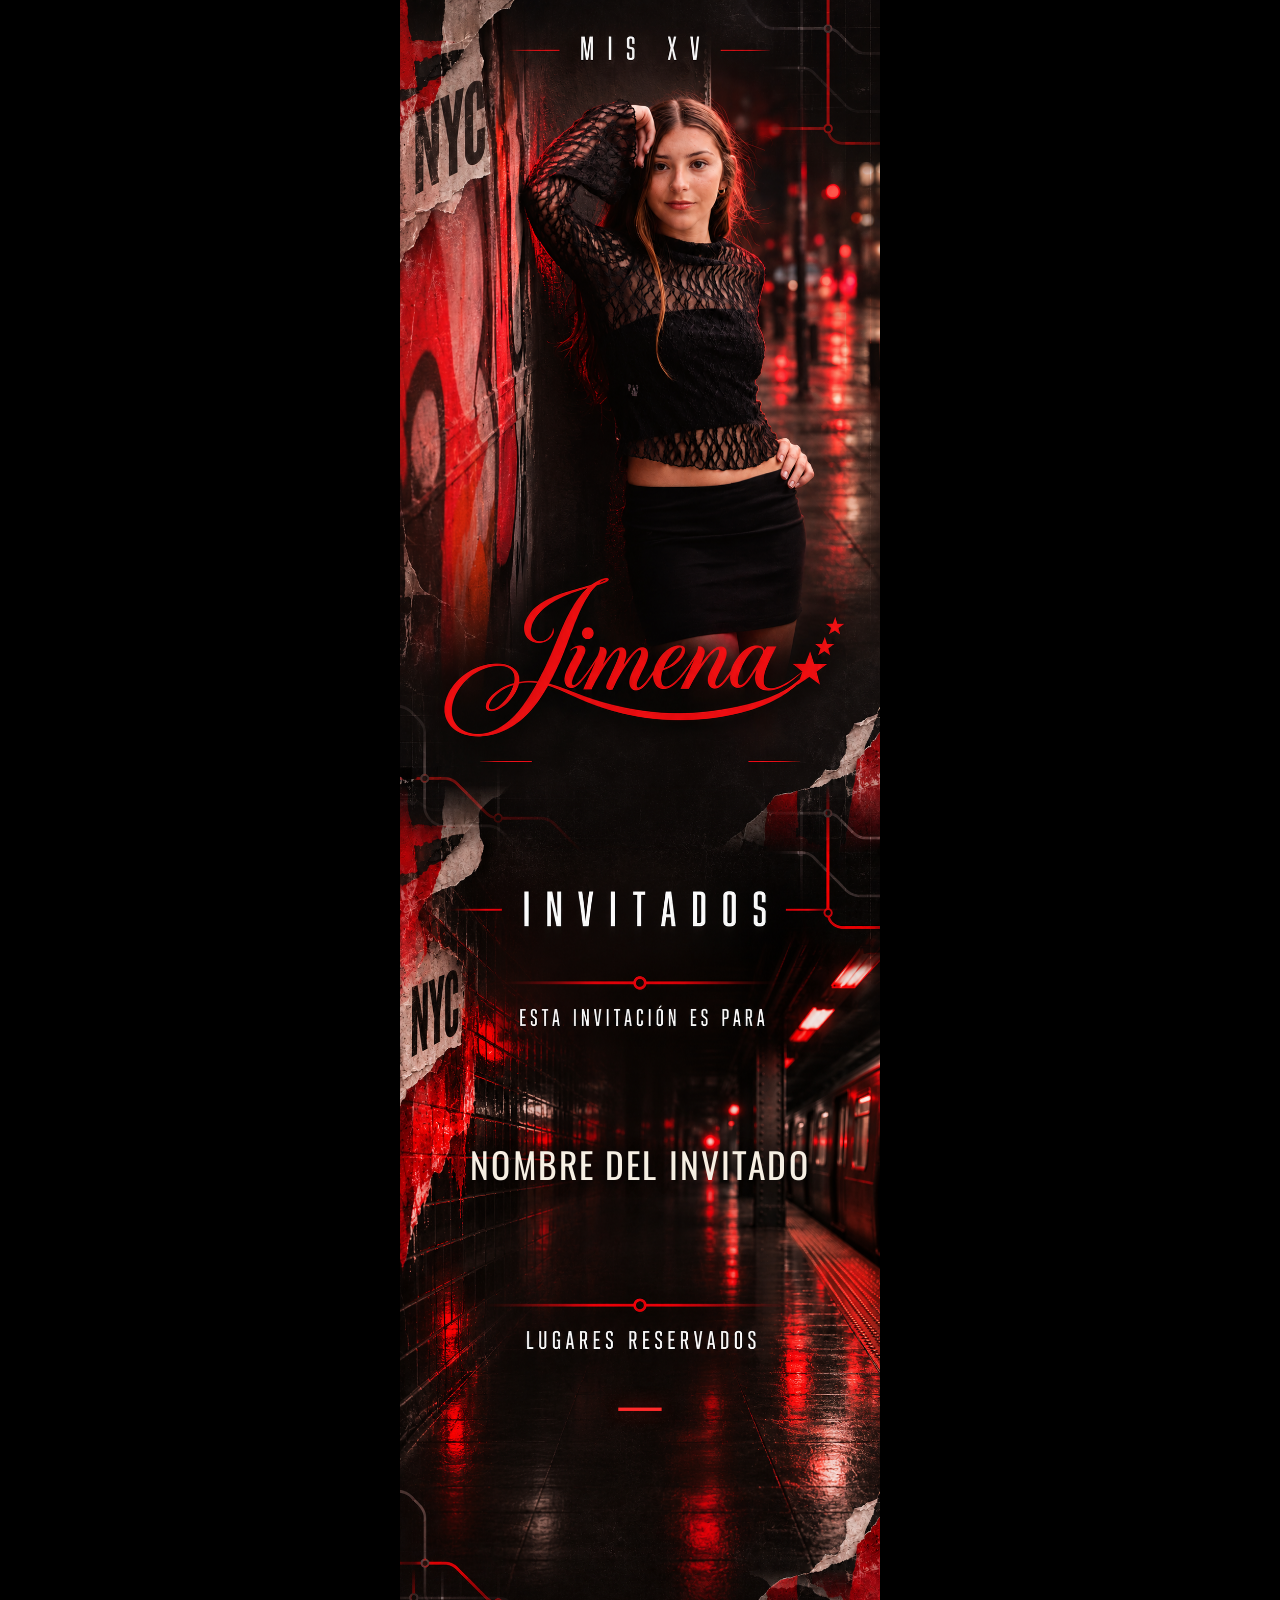
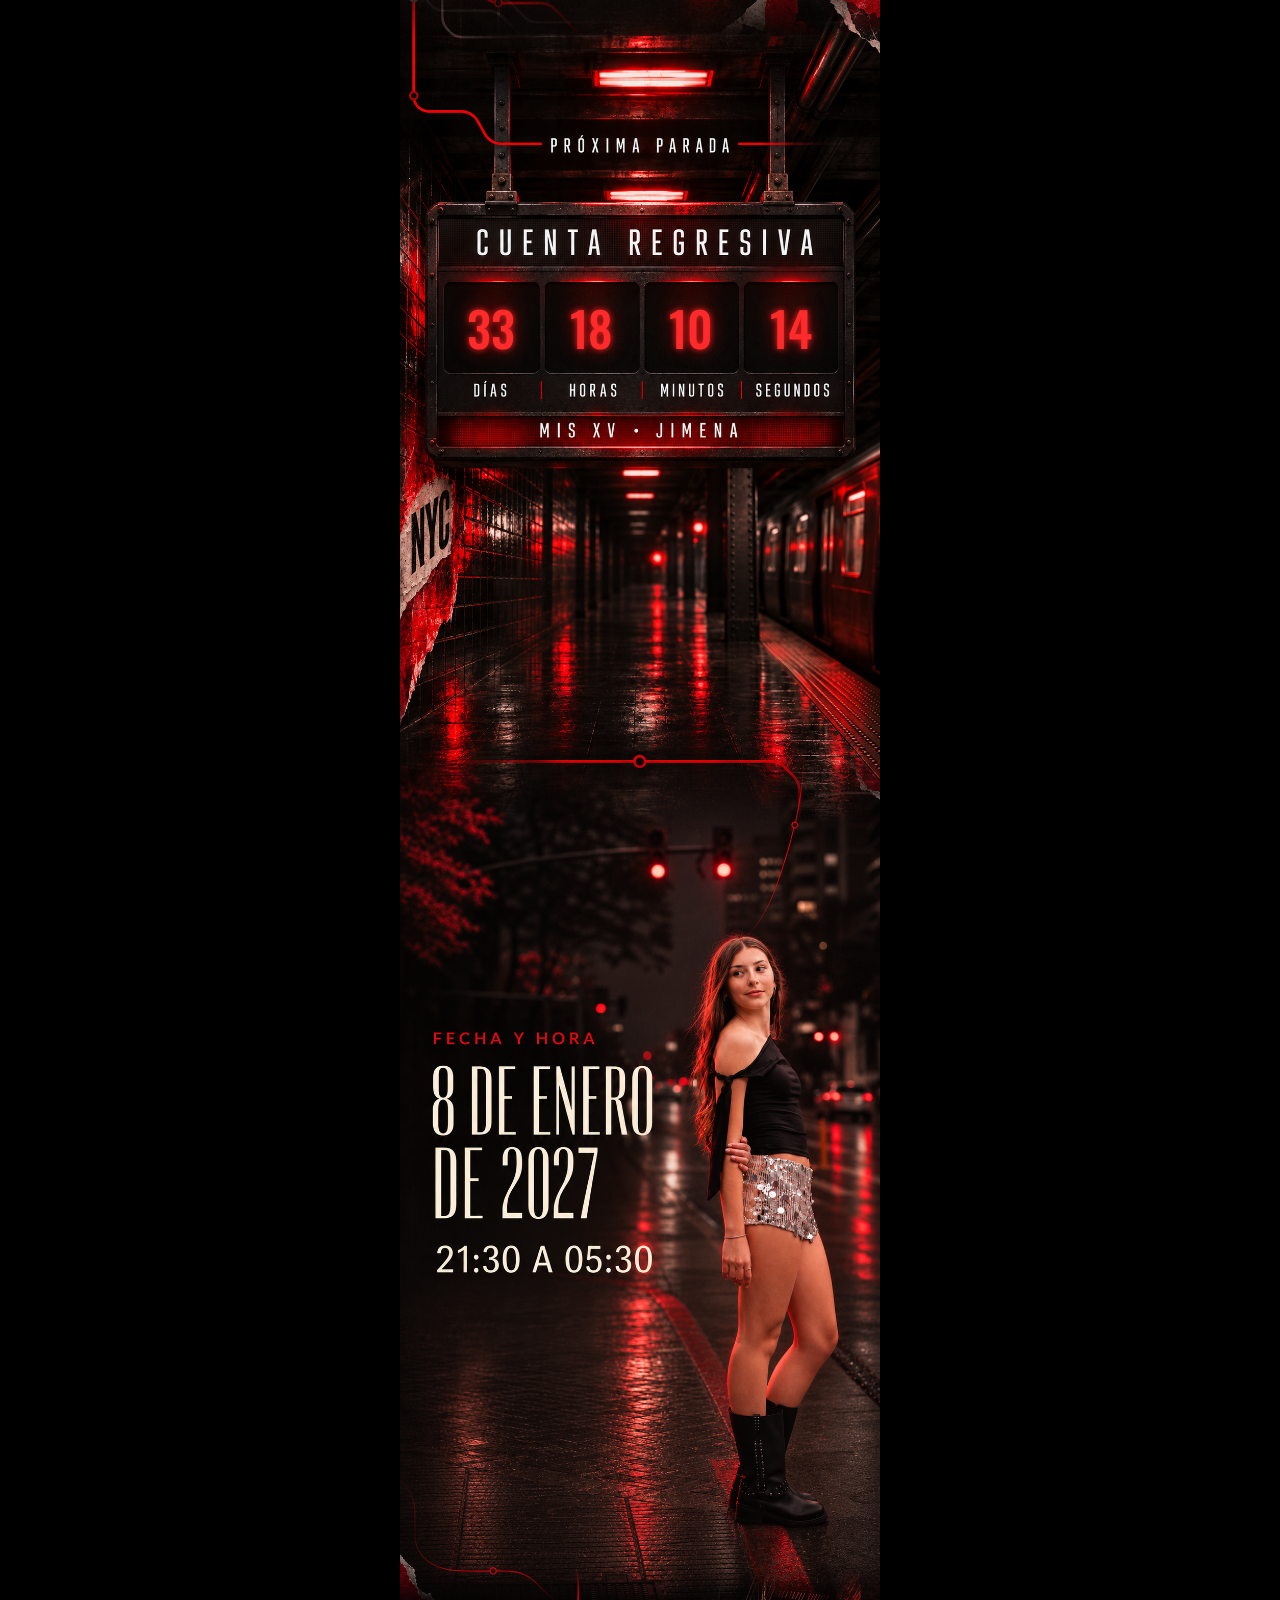
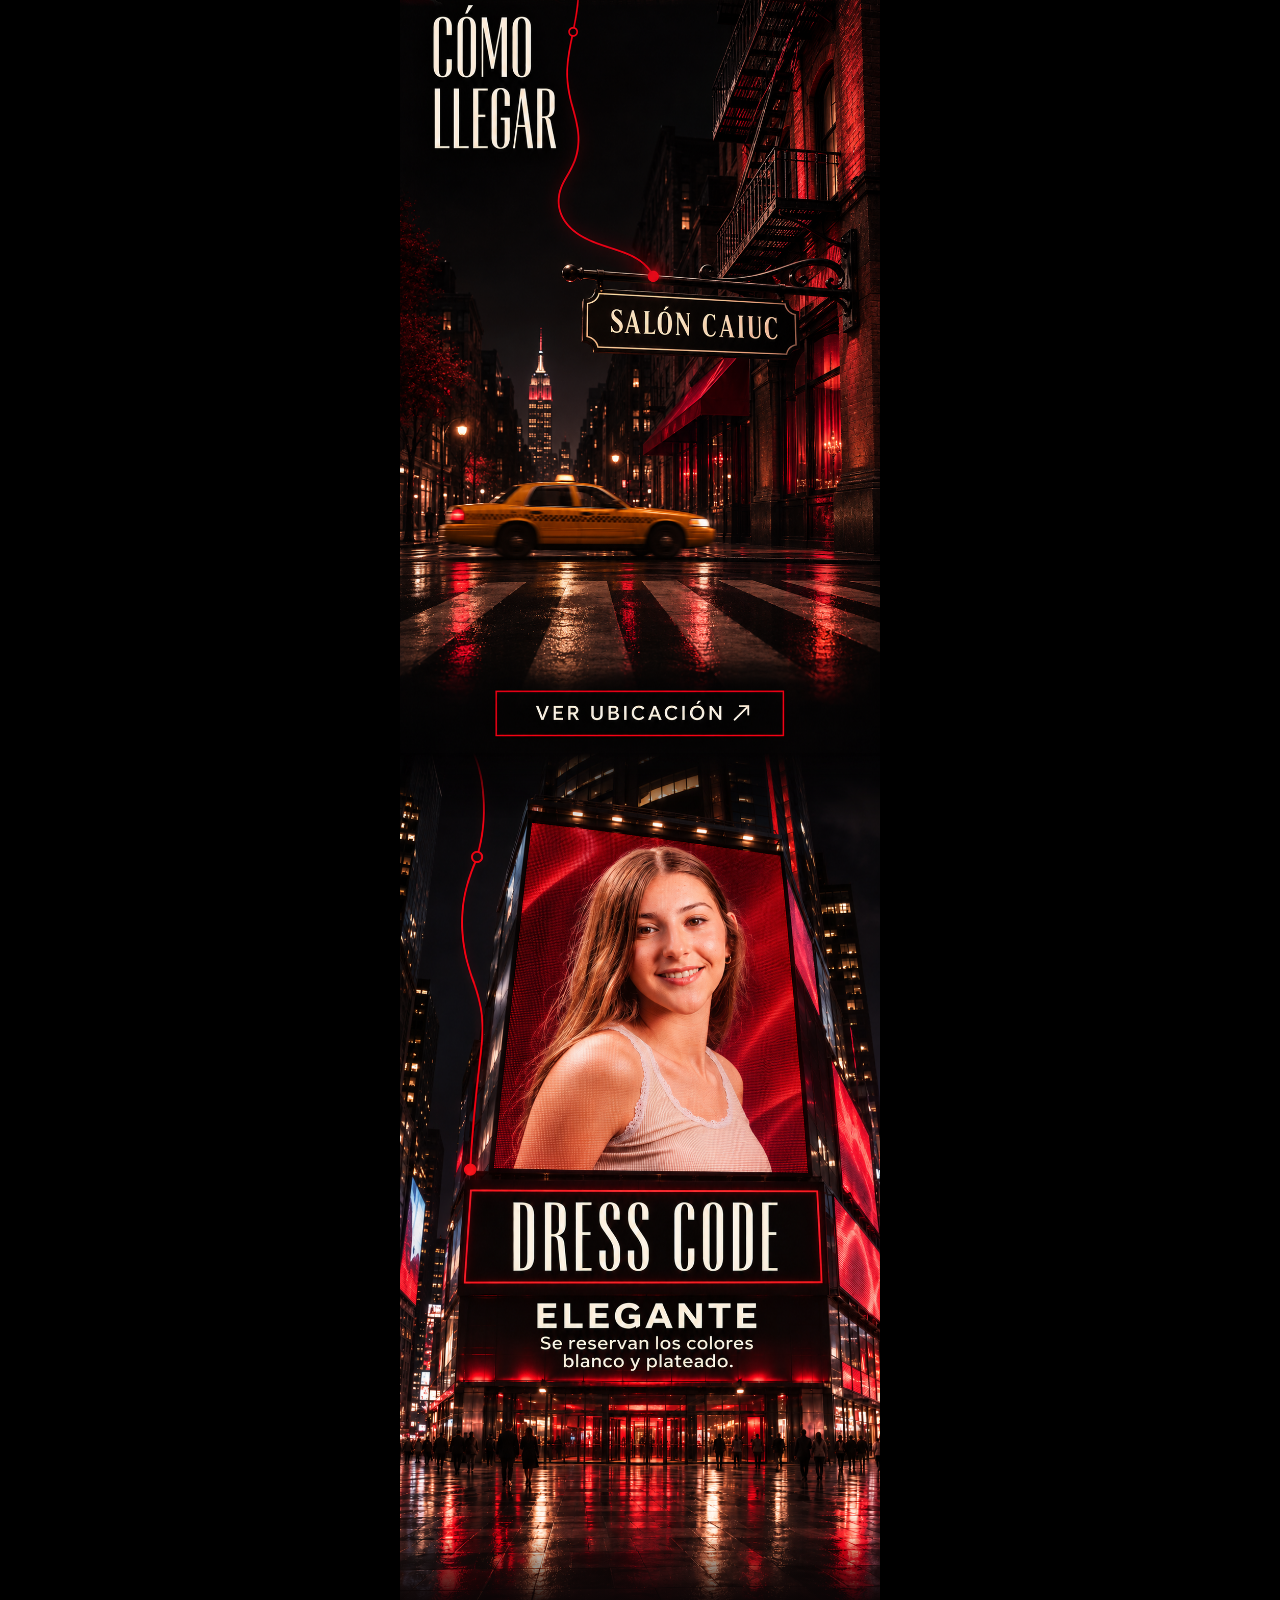
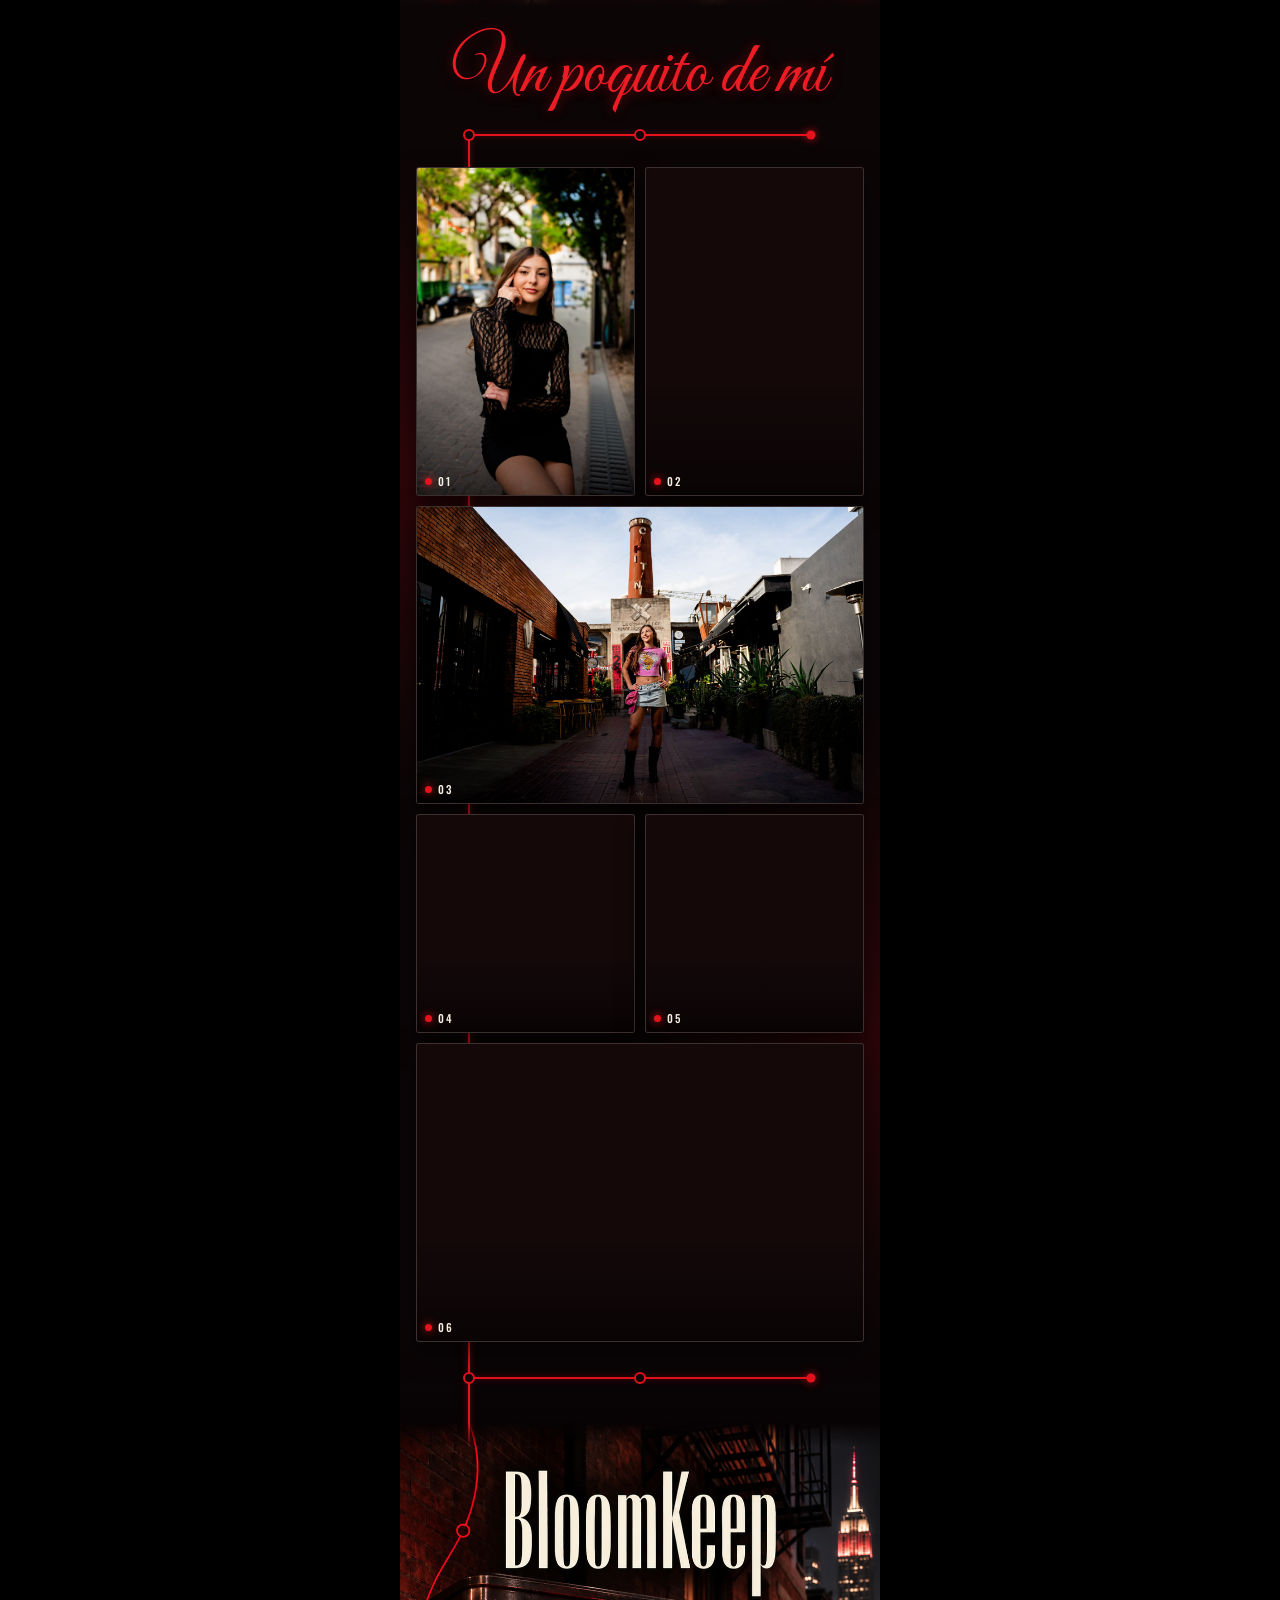
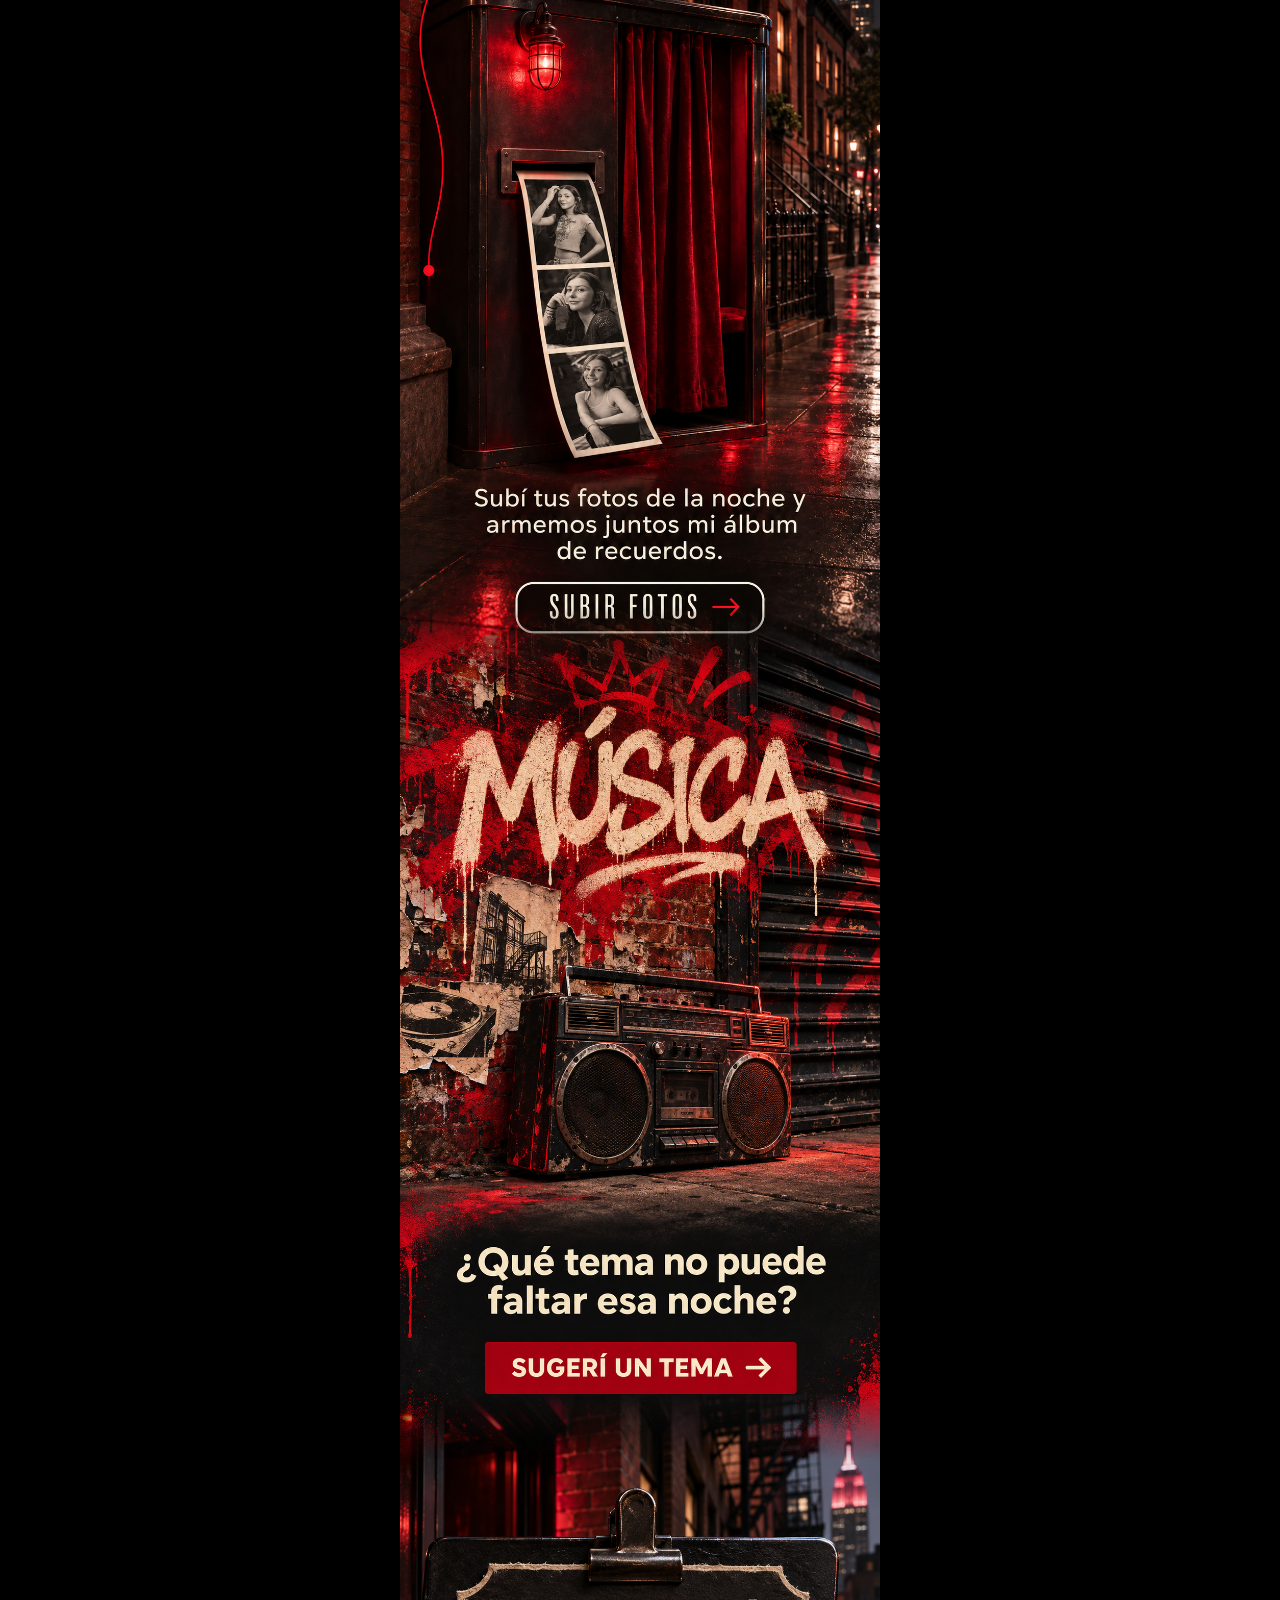
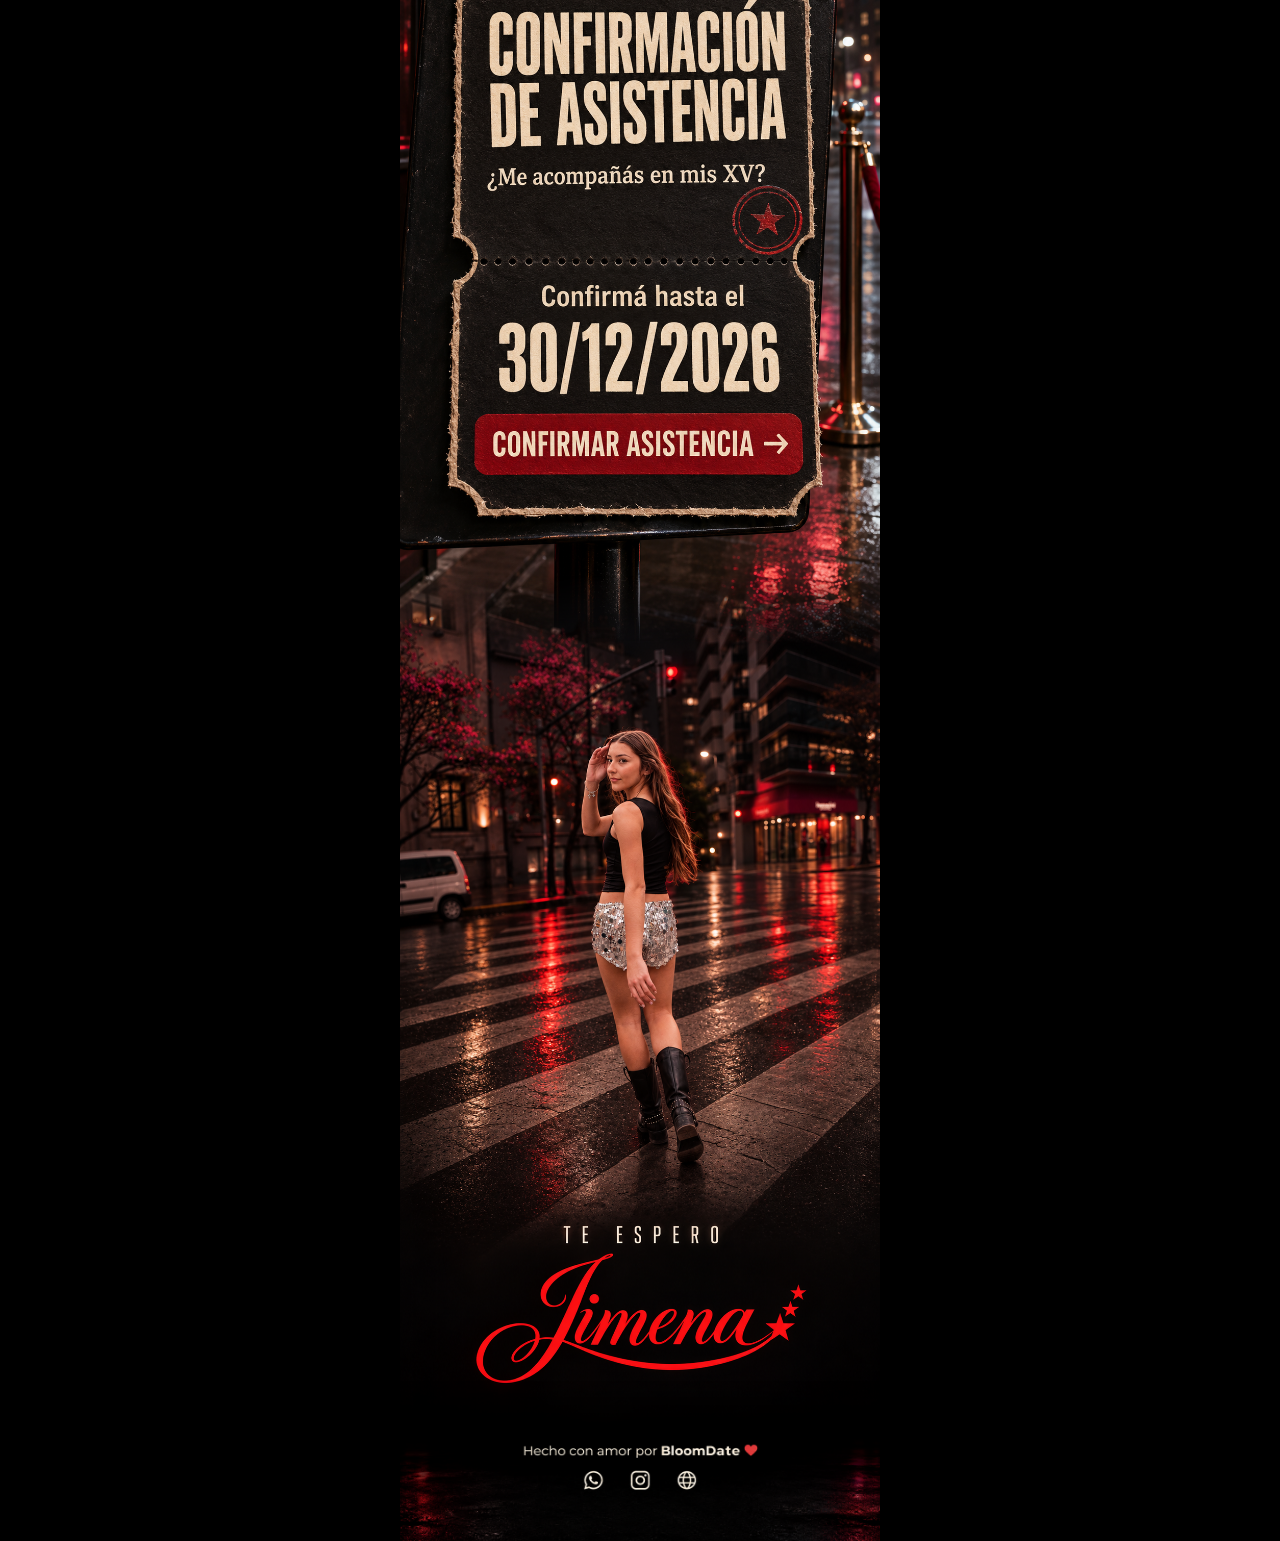
==== index.html @ 0b1647c8 "Invitación XV Jimena Co-Authored-By: Claude Opus 5.5 <noreply@anthropic.com>" ====
<!doctype html>
<html lang="es">
<head>
  <meta charset="utf-8">
  <meta name="viewport" content="width=device-width, initial-scale=1, viewport-fit=cover">
  <meta name="theme-color" content="#000000">
  <meta name="description" content="El 8 de enero de 2027 cumplo mis XV y te espero para celebrar juntos.">
  <meta property="og:title" content="Mis XV · Jimena">
  <meta property="og:description" content="El 8 de enero de 2027 cumplo mis XV y te espero para celebrar juntos.">
  <title>Jimena · Mis XV</title>
  <link rel="preconnect" href="https://fonts.googleapis.com">
  <link rel="preconnect" href="https://fonts.gstatic.com" crossorigin>
  <link href="https://fonts.googleapis.com/css2?family=Great+Vibes&family=Oswald:wght@300;400;500&family=Montserrat:wght@400;600&display=swap" rel="stylesheet">
  <link rel="stylesheet" href="styles.css">
</head>
<body>
  <main class="invitation">
    <!-- 1. Portada -->
    <section class="panel" aria-label="Portada: Mis XV, Jimena">
      <img src="assets/01-portada.png" alt="Mis XV, Jimena" width="941" height="1672" fetchpriority="high">
    </section>

    <!-- 2. Invitados -->
    <section class="panel guests" aria-labelledby="nombres-invitados">
      <img src="assets/02-invitados.png" alt="Invitados. Esta invitación es para" width="941" height="1672" loading="lazy" decoding="async">
      <h2 id="nombres-invitados" class="guests__names">Nombre del invitado</h2>
      <p id="cantidad-lugares" class="guests__places">—</p>
    </section>

    <!-- 3. Cuenta regresiva -->
    <section class="panel" aria-label="Cuenta regresiva">
      <img src="assets/03-cuenta-regresiva.png" alt="Próxima parada: cuenta regresiva. Mis XV, Jimena" width="941" height="1672" loading="lazy" decoding="async">
      <div class="countdown" aria-live="polite">
        <strong data-unit="days">0</strong>
        <strong data-unit="hours">00</strong>
        <strong data-unit="minutes">00</strong>
        <strong data-unit="seconds">00</strong>
      </div>
    </section>

    <!-- 4. Fecha y hora -->
    <section class="panel" aria-label="Fecha y hora">
      <img src="assets/04-fecha-hora.png" alt="8 de enero de 2027, de 21:30 a 05:30" width="941" height="1672" loading="lazy" decoding="async">
    </section>

    <!-- 5. Cómo llegar -->
    <section class="panel panel--fade-sm" aria-label="Cómo llegar">
      <img src="assets/05-como-llegar.png" alt="Cómo llegar: Salón Caiuc" width="941" height="1672" loading="lazy" decoding="async">
      <button class="hotspot hotspot--location" type="button" data-open-location aria-label="Ver cómo llegar al Salón Caiuc">VER UBICACIÓN</button>
    </section>

    <!-- 6. Dress code -->
    <section class="panel" aria-label="Dress code">
      <img src="assets/06-dress-code.png" alt="Dress code elegante. Se reservan los colores blanco y plateado." width="941" height="1672" loading="lazy" decoding="async">
    </section>

    <!-- Galería -->
    <section class="gallery" aria-labelledby="gallery-title">
      <span class="gallery__track" aria-hidden="true"></span>
      <header class="gallery__header">
        <h2 id="gallery-title">Un poquito de mí</h2>
        <div class="gallery__rule" aria-hidden="true"><i class="node node--start"></i><i class="node node--mid"></i><i class="node node--end"></i></div>
      </header>
      <div class="gallery__grid">
        <button class="gallery__item" type="button" data-index="0" aria-label="Ampliar foto 1 de Jimena"><img src="assets/galeria-01.jpg" alt="Jimena" width="1067" height="1600" loading="lazy" decoding="async"><span class="gallery__tag">01</span></button>
        <button class="gallery__item" type="button" data-index="1" aria-label="Ampliar foto 2 de Jimena"><img src="assets/galeria-02.jpg" alt="Jimena" width="1067" height="1600" loading="lazy" decoding="async"><span class="gallery__tag">02</span></button>
        <button class="gallery__item gallery__item--wide" type="button" data-index="2" aria-label="Ampliar foto 3 de Jimena"><img src="assets/galeria-03.jpg" alt="Jimena" width="1600" height="1067" loading="lazy" decoding="async"><span class="gallery__tag">03</span></button>
        <button class="gallery__item gallery__item--square" type="button" data-index="3" aria-label="Ampliar foto 4 de Jimena"><img src="assets/galeria-04.jpg" alt="Jimena" width="1600" height="1067" loading="lazy" decoding="async" style="object-position: 60% 50%"><span class="gallery__tag">04</span></button>
        <button class="gallery__item gallery__item--square" type="button" data-index="4" aria-label="Ampliar foto 5 de Jimena"><img src="assets/galeria-05.jpg" alt="Jimena" width="1600" height="1067" loading="lazy" decoding="async" style="object-position: 25% 50%"><span class="gallery__tag">05</span></button>
        <button class="gallery__item gallery__item--wide" type="button" data-index="5" aria-label="Ampliar foto 6 de Jimena"><img src="assets/galeria-06.jpg" alt="Jimena" width="1600" height="1067" loading="lazy" decoding="async"><span class="gallery__tag">06</span></button>
      </div>
      <div class="gallery__rule gallery__rule--end" aria-hidden="true"><i class="node node--start"></i><i class="node node--mid"></i><i class="node node--end"></i></div>
    </section>

    <!-- 7. BloomKeep -->
    <section class="panel panel--fade-xs" aria-label="BloomKeep">
      <img src="assets/07-bloomkeep.png" alt="BloomKeep. Subí tus fotos de la noche y armemos juntos mi álbum de recuerdos." width="941" height="1672" loading="lazy" decoding="async">
      <a class="hotspot hotspot--bloomkeep" href="https://app.bloomkeep.site/jimena-15" target="_blank" rel="noopener noreferrer" aria-label="Subir fotos a BloomKeep">SUBIR FOTOS</a>
    </section>

    <!-- 8. Música -->
    <section class="panel" aria-label="Música">
      <img src="assets/08-musica.png" alt="Música. ¿Qué tema no puede faltar esa noche?" width="941" height="1672" loading="lazy" decoding="async">
      <a class="hotspot hotspot--music" href="https://open.spotify.com/playlist/230DyHPOD3z4TguuSzpVsB?si=duwRm9iiQ0m_94Zo9rkxrA&amp;utm_source=whatsapp&amp;pt=2af5bd640beec4330c73b940c95f4e68&amp;pi=3EzPssaHSRust" target="_blank" rel="noopener noreferrer" aria-label="Sugerir un tema">SUGERÍ UN TEMA</a>
    </section>

    <!-- 9. Confirmación de asistencia -->
    <section class="panel" aria-label="Confirmación de asistencia">
      <img src="assets/09-confirmacion.png" alt="Confirmación de asistencia. Confirmá hasta el 30/12/2026" width="941" height="1672" loading="lazy" decoding="async">
      <a id="boton-confirmar" class="hotspot hotspot--rsvp" href="https://bloomdate-rsvp.netlify.app/r/cumple-xv-jimena" target="_blank" rel="noopener noreferrer" aria-label="Confirmar asistencia a los XV de Jimena">CONFIRMAR ASISTENCIA</a>
    </section>

    <!-- 10. Te espero -->
    <section class="panel" aria-label="Te espero, Jimena">
      <img src="assets/10-te-espero.png" alt="Te espero. Jimena" width="941" height="1672" loading="lazy" decoding="async">
    </section>
  </main>

  <!-- 11. Footer -->
  <footer class="footer">
    <img src="assets/11-footer.png" alt="Hecho con amor por BloomDate" width="2172" height="724" loading="lazy" decoding="async">
    <a class="hotspot footer__link footer__link--wa" href="https://wa.me/5491140436324" target="_blank" rel="noopener noreferrer" aria-label="Escribir a BloomDate por WhatsApp"></a>
    <a class="hotspot footer__link footer__link--ig" href="https://www.instagram.com/bloomdate.invitaciones/" target="_blank" rel="noopener noreferrer" aria-label="Seguir a BloomDate en Instagram"></a>
    <a class="hotspot footer__link footer__link--web" href="https://bloomdate-site.netlify.app/" target="_blank" rel="noopener noreferrer" aria-label="Visitar el sitio web de BloomDate"></a>
  </footer>

  <dialog class="location-modal" aria-labelledby="location-modal-title">
    <button class="location-modal__close" type="button" data-close-location aria-label="Cerrar">&times;</button>
    <p class="location-modal__eyebrow">¿CÓMO QUERÉS LLEGAR?</p>
    <h2 id="location-modal-title">Salón Caiuc</h2>
    <p class="location-modal__address">Club Atlético Independiente Unión Cultural</p>
    <div class="location-modal__divider" aria-hidden="true"><span></span></div>
    <div class="location-modal__actions">
      <a href="https://www.google.com/maps/search/Club%20Atl%C3%A9tico%20Independiente%20Uni%C3%B3n%20Cultural/@-31.01270067,-62.66619053,17z?hl=es" target="_blank" rel="noopener noreferrer"><span aria-hidden="true">↗</span>ABRIR EN GOOGLE MAPS</a>
      <a href="https://www.waze.com/ul?ll=-31.01270067,-62.66619053&amp;navigate=yes" target="_blank" rel="noopener noreferrer"><span aria-hidden="true">◉</span>ABRIR EN WAZE</a>
      <button type="button" data-copy-location><span aria-hidden="true">⎘</span>COPIAR UBICACIÓN</button>
    </div>
    <span class="location-modal__status" aria-live="polite"></span>
  </dialog>

  <dialog class="lightbox" aria-label="Foto ampliada de Jimena">
    <button class="lightbox__close" type="button" data-close-lightbox aria-label="Cerrar">&times;</button>
    <img class="lightbox__img" src="" alt="Foto ampliada de Jimena">
    <button class="lightbox__nav lightbox__nav--prev" type="button" data-prev aria-label="Foto anterior">‹</button>
    <button class="lightbox__nav lightbox__nav--next" type="button" data-next aria-label="Foto siguiente">›</button>
    <p class="lightbox__counter" aria-live="polite"></p>
  </dialog>

  <script src="script.js"></script>
  <script src="invitation-personalization.js"></script>
</body>
</html>
---- styles.css ----
*, *::before, *::after { box-sizing: border-box; }

html { background: #000; -webkit-text-size-adjust: 100%; }

body {
  margin: 0;
  background: #000;
  color: #f3eadb;
  font-family: "Montserrat", system-ui, sans-serif;
}

:root {
  --line: #e3121b;
  --fade-default: 8%;
}

.invitation, .footer {
  width: 100%;
  max-width: 480px;
  margin: 0 auto;
}
.invitation { container-type: inline-size; }

.panel, .footer {
  position: relative;
  container-type: inline-size;
  line-height: 0;
}

.panel img, .footer img {
  display: block;
  width: 100%;
  height: auto;
}

/* Transiciones sin corte: cada sección se superpone a la anterior
   y su borde superior se funde (crossfade). --fade = % del alto de la imagen. */
.panel { --fade: var(--fade-default); pointer-events: none; }
.panel--fade-sm { --fade: 4.5%; }  /* Cómo llegar: el título está cerca del borde */
.panel--fade-xs { --fade: 3%; }    /* BloomKeep: ídem */
.panel + .panel,
.gallery + .panel {
  margin-top: calc(var(--fade) * -1.7769); /* alto 1672 / ancho 941 */
}
.panel:not(:first-child) > img:first-child {
  -webkit-mask-image: linear-gradient(to bottom, transparent 0, rgba(0, 0, 0, .55) calc(var(--fade) * .5), #000 var(--fade));
          mask-image: linear-gradient(to bottom, transparent 0, rgba(0, 0, 0, .55) calc(var(--fade) * .5), #000 var(--fade));
}
.hotspot { pointer-events: auto; }

/* Footer: se funde con "Te espero" */
.footer { margin-top: calc(min(100vw, 480px) * -0.1); }
.footer img {
  -webkit-mask-image: linear-gradient(to bottom, transparent 0, #000 30%);
          mask-image: linear-gradient(to bottom, transparent 0, #000 30%);
}

/* Botones invisibles sobre la imagen */
.hotspot {
  position: absolute;
  display: block;
  color: transparent;
  font-size: 0;
  border-radius: 10px;
  -webkit-tap-highlight-color: rgba(220, 20, 30, .25);
}
.hotspot:focus-visible { outline: 2px solid #e3121b; outline-offset: 2px; }

.hotspot--location  { left: 20%;   width: 60%;   top: 84.8%; height: 5.2%; }
.hotspot--bloomkeep { left: 24.2%; width: 51.6%; top: 89.1%; height: 5.9%; border-radius: 999px; }
.hotspot--music     { left: 17.6%; width: 65%;   top: 86.1%; height: 6.1%; }
.hotspot--rsvp      { left: 15.4%; width: 68.6%; top: 72.8%; height: 7.2%; }

/* Invitados */
.guests__names,
.guests__places {
  position: absolute;
  left: 12%;
  right: 12%;
  margin: 0;
  display: flex;
  align-items: center;
  justify-content: center;
  text-align: center;
  line-height: 1.15;
  text-shadow: 0 2px 14px rgba(0, 0, 0, .85);
}
.guests__names {
  top: 31%;
  height: 27%;
  font-family: "Oswald", sans-serif;
  font-weight: 400;
  font-size: 7.4cqi;
  letter-spacing: .06em;
  text-transform: uppercase;
  color: #f6efe3;
}
.guests__places {
  top: 67.5%;
  height: 9%;
  font-family: "Oswald", sans-serif;
  font-weight: 300;
  font-size: 12cqi;
  color: #ff2a2a;
  text-shadow: 0 0 18px rgba(255, 30, 30, .6), 0 2px 10px rgba(0, 0, 0, .9);
}

/* Cuenta regresiva: los 4 cuadros de la imagen */
.countdown {
  position: absolute;
  left: 9.2%;
  width: 82%;
  top: 36.8%;
  height: 10.5%;
  display: grid;
  grid-template-columns: repeat(4, 1fr);
  column-gap: 1.6%;
}
.countdown strong {
  display: flex;
  align-items: center;
  justify-content: center;
  font-family: "Oswald", sans-serif;
  font-weight: 500;
  font-size: 10cqi;
  line-height: 1;
  color: #ff2b2b;
  font-variant-numeric: tabular-nums;
  text-shadow: 0 0 6px rgba(255, 40, 40, .9), 0 0 18px rgba(255, 0, 0, .55);
}

button.hotspot { background: transparent; border: 0; padding: 0; cursor: pointer; }

/* Modal de ubicación */
.location-modal {
  width: min(88vw, 380px);
  padding: 34px 24px 26px;
  border: 1px solid #e3121b;
  border-radius: 4px;
  background:
    radial-gradient(120% 70% at 50% 0%, rgba(227, 18, 27, .22), transparent 60%),
    #0b0607;
  color: #f3eadb;
  text-align: center;
  box-shadow: 0 0 0 1px rgba(227, 18, 27, .25), 0 0 40px rgba(227, 18, 27, .35), 0 24px 60px rgba(0, 0, 0, .8);
  line-height: 1.3;
}
.location-modal::backdrop { background: rgba(0, 0, 0, .78); backdrop-filter: blur(3px); }
.location-modal[open] { animation: modal-in .35s ease-out; }
@keyframes modal-in { from { opacity: 0; transform: translateY(14px) scale(.97); } }

.location-modal__close {
  position: absolute; top: 8px; right: 10px;
  width: 36px; height: 36px;
  border: 0; background: none; color: #f3eadb;
  font-size: 28px; line-height: 1; cursor: pointer;
}
.location-modal__eyebrow {
  margin: 0 0 10px;
  font-size: 11px; font-weight: 600; letter-spacing: .28em; color: #ff2a2a;
}
.location-modal h2 {
  margin: 0;
  font-family: "Oswald", sans-serif; font-weight: 400;
  font-size: 34px; letter-spacing: .04em; text-transform: uppercase;
}
.location-modal__address { margin: 6px 0 0; font-size: 14px; opacity: .85; }
.location-modal__divider { display: flex; align-items: center; margin: 20px auto; width: 70%; height: 1px; background: #e3121b; justify-content: center; }
.location-modal__divider span { width: 9px; height: 9px; border: 2px solid #e3121b; border-radius: 50%; background: #0b0607; }

.location-modal__actions { display: grid; gap: 10px; }
.location-modal__actions a,
.location-modal__actions button {
  display: flex; align-items: center; justify-content: center; gap: 10px;
  min-height: 48px; padding: 0 16px;
  border: 1px solid #e3121b; border-radius: 2px;
  background: transparent; color: #f3eadb;
  font: 500 15px/1 "Oswald", sans-serif; letter-spacing: .14em;
  text-decoration: none; cursor: pointer;
  transition: background .2s;
}
.location-modal__actions a:first-child { background: #b30f16; }
.location-modal__actions a:active,
.location-modal__actions button:active { background: #e3121b; }
.location-modal__actions span { color: #ff2a2a; font-size: 16px; }
.location-modal__actions a:first-child span { color: #f3eadb; }
.location-modal__status { display: block; min-height: 18px; margin-top: 12px; font-size: 12px; color: #ff6b6b; }

/* Galería */
/* La galería se funde con el dress code (arriba) y BloomKeep (abajo).
   Su línea roja vertical cae en x = 14.4%, justo donde arranca la línea de BloomKeep. */
.gallery {
  --line-x: 14.4cqi;
  --top-fade: 14.2cqi; /* = 8% del alto de una sección (8 × 1672/941) */
  position: relative;
  overflow: hidden;
  margin-top: calc(var(--top-fade) * -1);
  padding: calc(var(--top-fade) + 30px) 16px 64px;
  background:
    radial-gradient(70% 30% at 0% 35%, rgba(200, 10, 20, .2), transparent 70%),
    radial-gradient(70% 30% at 100% 72%, rgba(200, 10, 20, .18), transparent 70%),
    linear-gradient(to bottom, transparent 0, #0b0506 var(--top-fade), #0b0506 calc(100% - 120px), #060203 100%);
}
.gallery__track {
  position: absolute;
  left: var(--line-x);
  /* arranca en el empalme del riel bajo el título: padding 30 + título (15cqi × 1.1) + margen 14 + medio riel 6 */
  top: calc(var(--top-fade) + 50px + 16.5cqi);
  bottom: 0;
  width: 2px;
  transform: translateX(-50%);
  background: var(--line);
  box-shadow: 0 0 6px rgba(255, 20, 30, .55);
}

.gallery__header { position: relative; z-index: 1; text-align: center; margin-bottom: 26px; }
.gallery__header h2 {
  margin: 0;
  font-family: "Great Vibes", cursive; font-weight: 400;
  font-size: 15cqi; line-height: 1.1;
  color: #ec1c24;
  text-shadow: 0 0 14px rgba(255, 20, 30, .45), 0 2px 10px rgba(0, 0, 0, .8);
}

/* Riel horizontal: arranca sobre la línea vertical (empalme) y termina simétrico del otro lado */
.gallery__rule {
  position: relative;
  height: 12px;
  margin: 14px 0 0 calc(var(--line-x) - 16px);
  width: calc(100cqi - 2 * var(--line-x));
}
.gallery__rule::before { content: ""; position: absolute; left: 0; right: 0; top: 50%; height: 2px; background: var(--line); transform: translateY(-50%); box-shadow: 0 0 6px rgba(255, 20, 30, .45); }
.gallery__rule .node { position: absolute; top: 50%; width: 12px; height: 12px; border-radius: 50%; transform: translate(-50%, -50%); }
.gallery__rule .node--start, .gallery__rule .node--mid { border: 2px solid var(--line); background: #0b0506; }
.gallery__rule .node--start { left: 0; }
.gallery__rule .node--mid { left: 50%; }
.gallery__rule .node--end { left: 100%; width: 9px; height: 9px; background: var(--line); box-shadow: 0 0 8px rgba(255, 20, 30, .8); }
.gallery__rule--end { margin-top: 30px; }

.gallery__grid { position: relative; z-index: 1; display: grid; grid-template-columns: 1fr 1fr; gap: 10px; }
.gallery__item {
  position: relative;
  display: block;
  padding: 0; margin: 0;
  border: 1px solid rgba(243, 234, 219, .18);
  border-radius: 3px;
  overflow: hidden;
  background: #140809;
  aspect-ratio: 2 / 3;
  cursor: zoom-in;
  box-shadow: 0 10px 26px rgba(0, 0, 0, .6);
  opacity: 0;
  transform: translateY(22px);
  transition: opacity .7s ease, transform .7s ease, border-color .3s;
}
.gallery__item.is-visible { opacity: 1; transform: none; }
.gallery__item--wide { grid-column: span 2; aspect-ratio: 3 / 2; }
.gallery__item--square { aspect-ratio: 1 / 1; }
.gallery__item img { width: 100%; height: 100%; object-fit: cover; display: block; transition: transform .6s ease; }
.gallery__item:active img { transform: scale(1.03); }
.gallery__item::after {
  content: ""; position: absolute; inset: 0;
  background: linear-gradient(to top, rgba(0, 0, 0, .55), transparent 35%);
  pointer-events: none;
}
.gallery__tag {
  position: absolute; left: 8px; bottom: 8px; z-index: 1;
  display: inline-flex; align-items: center; gap: 6px;
  font: 500 11px/1 "Oswald", sans-serif; letter-spacing: .2em; color: #f6efe3;
}
.gallery__tag::before { content: ""; width: 7px; height: 7px; border-radius: 50%; background: #e3121b; box-shadow: 0 0 8px #e3121b; }

/* Lightbox */
.lightbox {
  width: 100vw; height: 100dvh; max-width: none; max-height: none;
  margin: 0; padding: 0; border: 0;
  background: rgba(0, 0, 0, .96);
  overflow: hidden;
}
.lightbox[open] { display: flex; align-items: center; justify-content: center; animation: fade-in .25s ease-out; }
@keyframes fade-in { from { opacity: 0; } }
.lightbox::backdrop { background: #000; }
.lightbox__img { max-width: 100%; max-height: 82dvh; object-fit: contain; touch-action: pan-y; user-select: none; -webkit-user-drag: none; }
.lightbox__close {
  position: absolute; top: max(10px, env(safe-area-inset-top)); right: 12px; z-index: 2;
  width: 44px; height: 44px; border: 0; background: none; color: #f6efe3; font-size: 34px; cursor: pointer;
}
.lightbox__nav {
  position: absolute; top: 50%; transform: translateY(-50%); z-index: 2;
  width: 44px; height: 64px; border: 0;
  background: rgba(0, 0, 0, .35); color: #f6efe3;
  font-size: 40px; line-height: 1; cursor: pointer;
}
.lightbox__nav--prev { left: 0; border-radius: 0 6px 6px 0; }
.lightbox__nav--next { right: 0; border-radius: 6px 0 0 6px; }
.lightbox__counter {
  position: absolute; bottom: max(18px, env(safe-area-inset-bottom)); left: 0; right: 0;
  margin: 0; text-align: center;
  font: 400 13px/1 "Oswald", sans-serif; letter-spacing: .3em; color: #f6efe3;
}

@media (prefers-reduced-motion: reduce) {
  .gallery__item { opacity: 1; transform: none; transition: none; }
}

/* Footer: íconos de la imagen (2172×724) */
.footer__link { top: 54%; height: 15%; width: 6%; border-radius: 50%; }
.footer__link--wa  { left: 37.4%; }
.footer__link--ig  { left: 47.1%; }
.footer__link--web { left: 56.9%; }
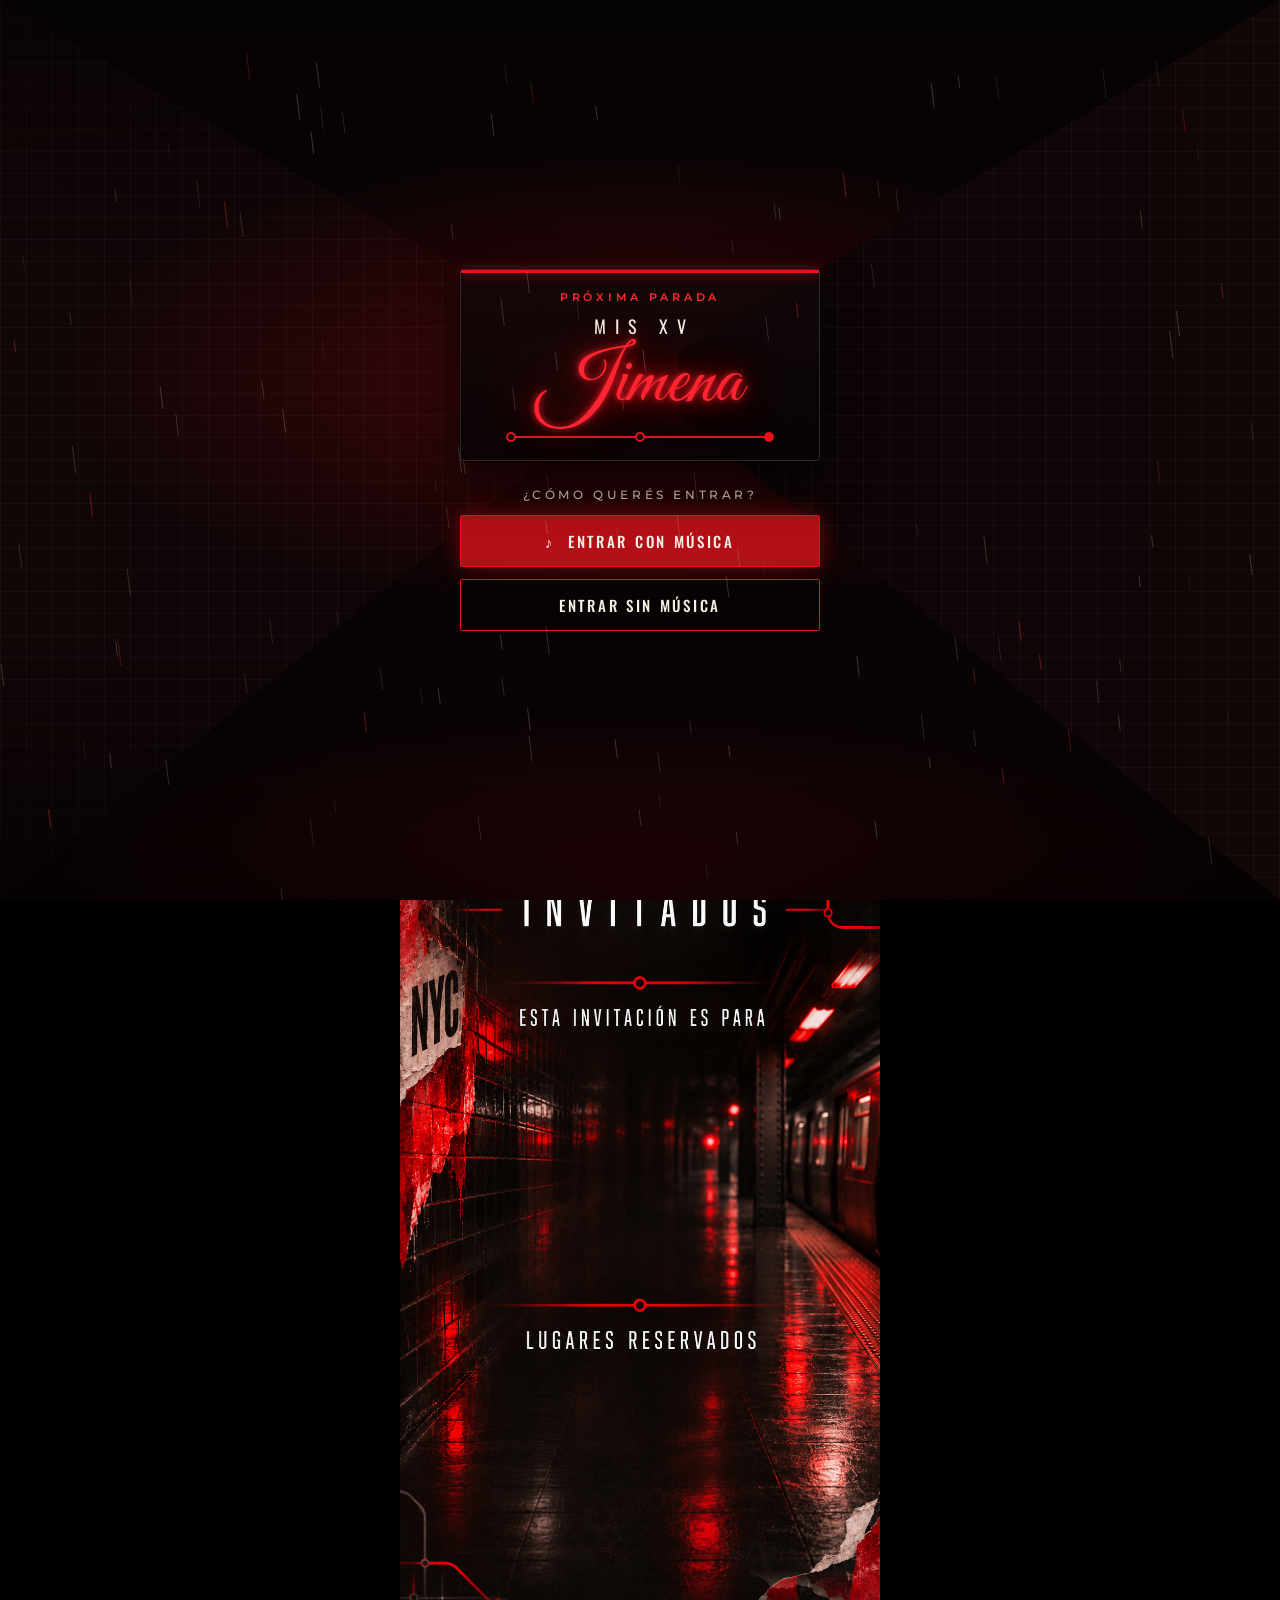
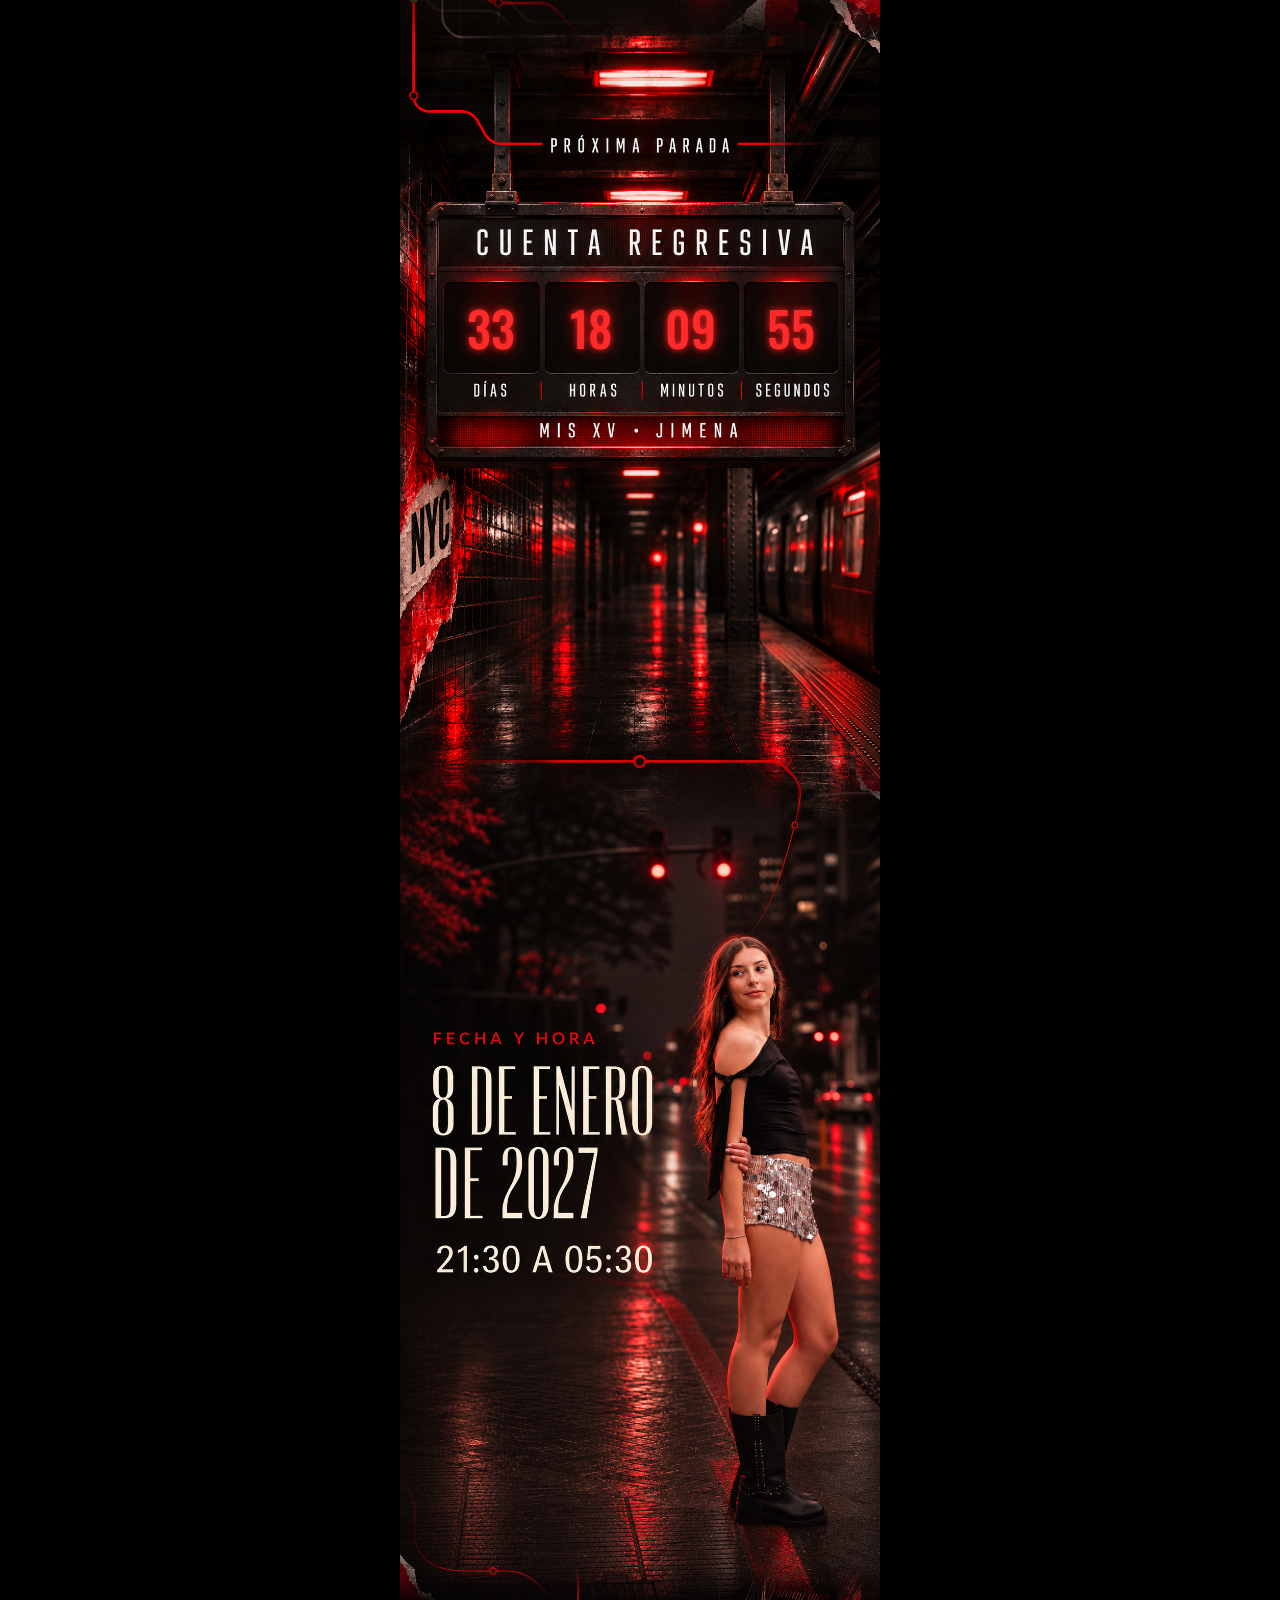
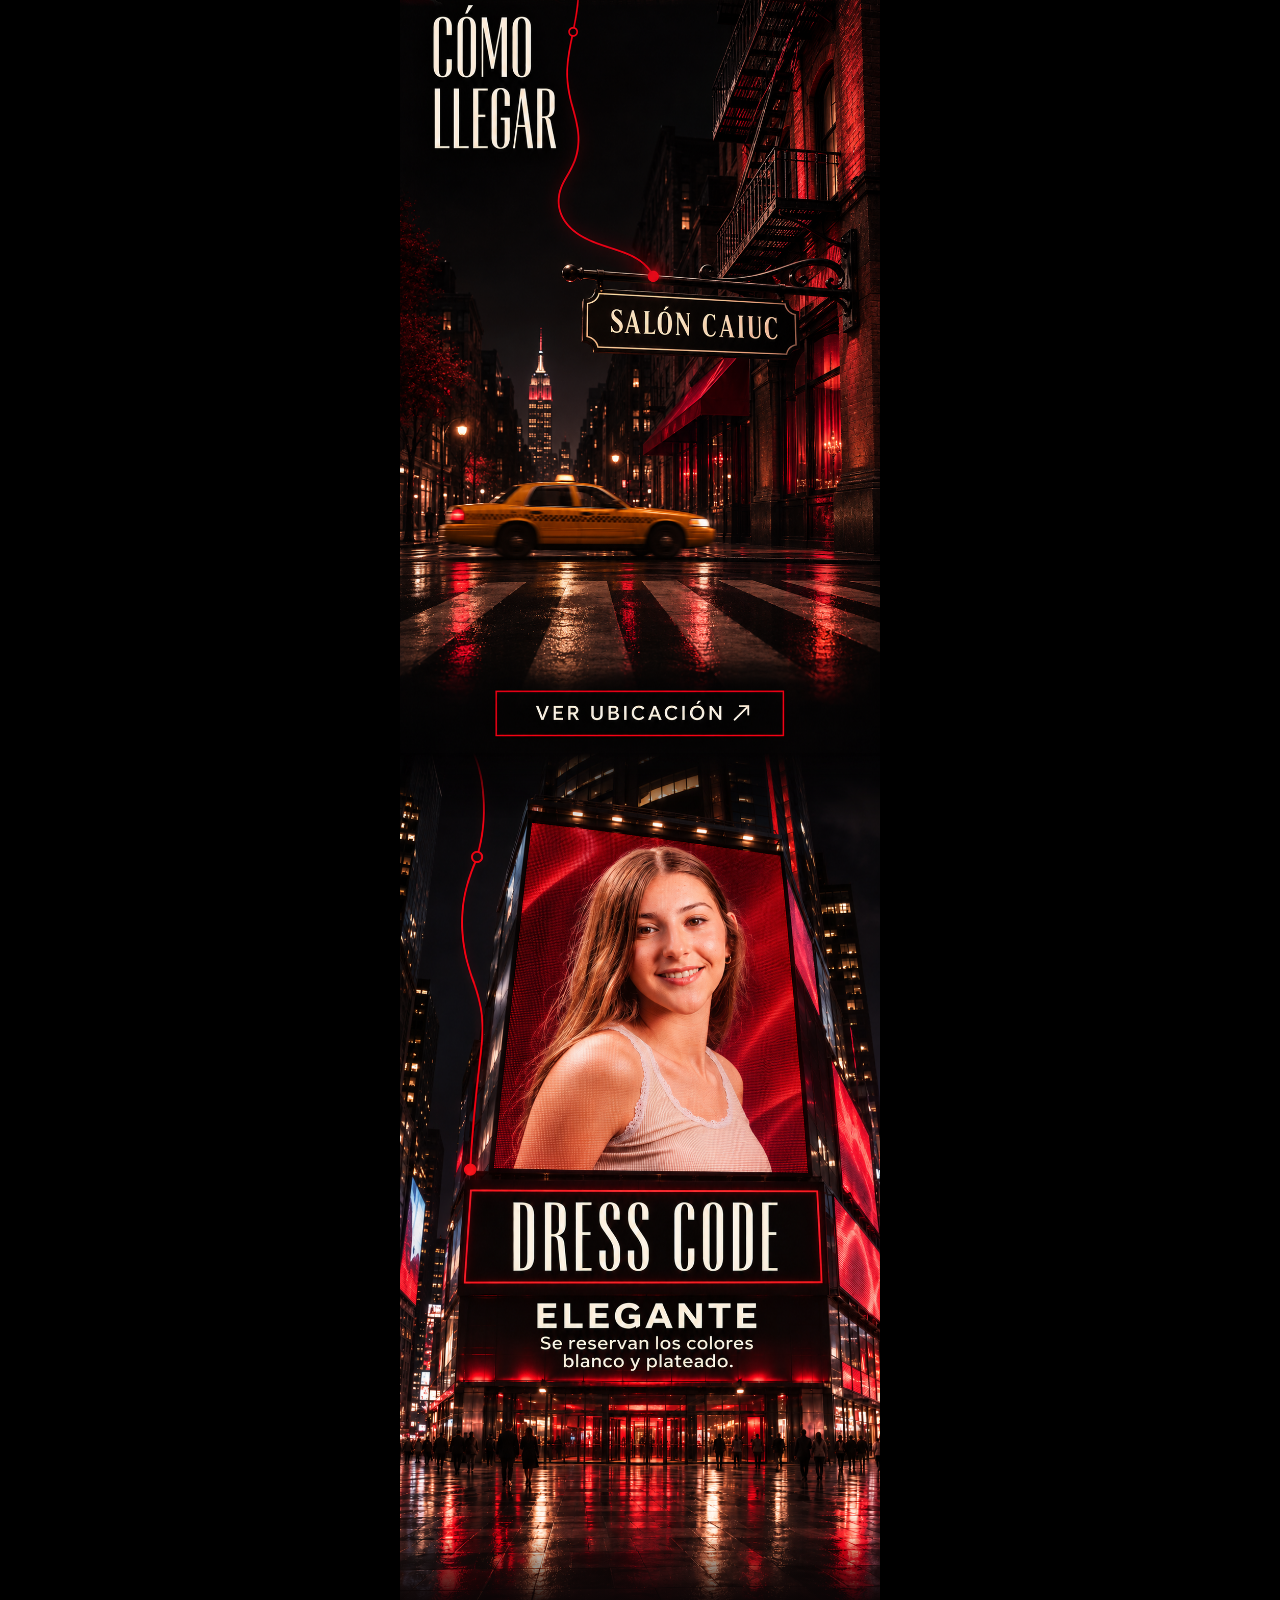
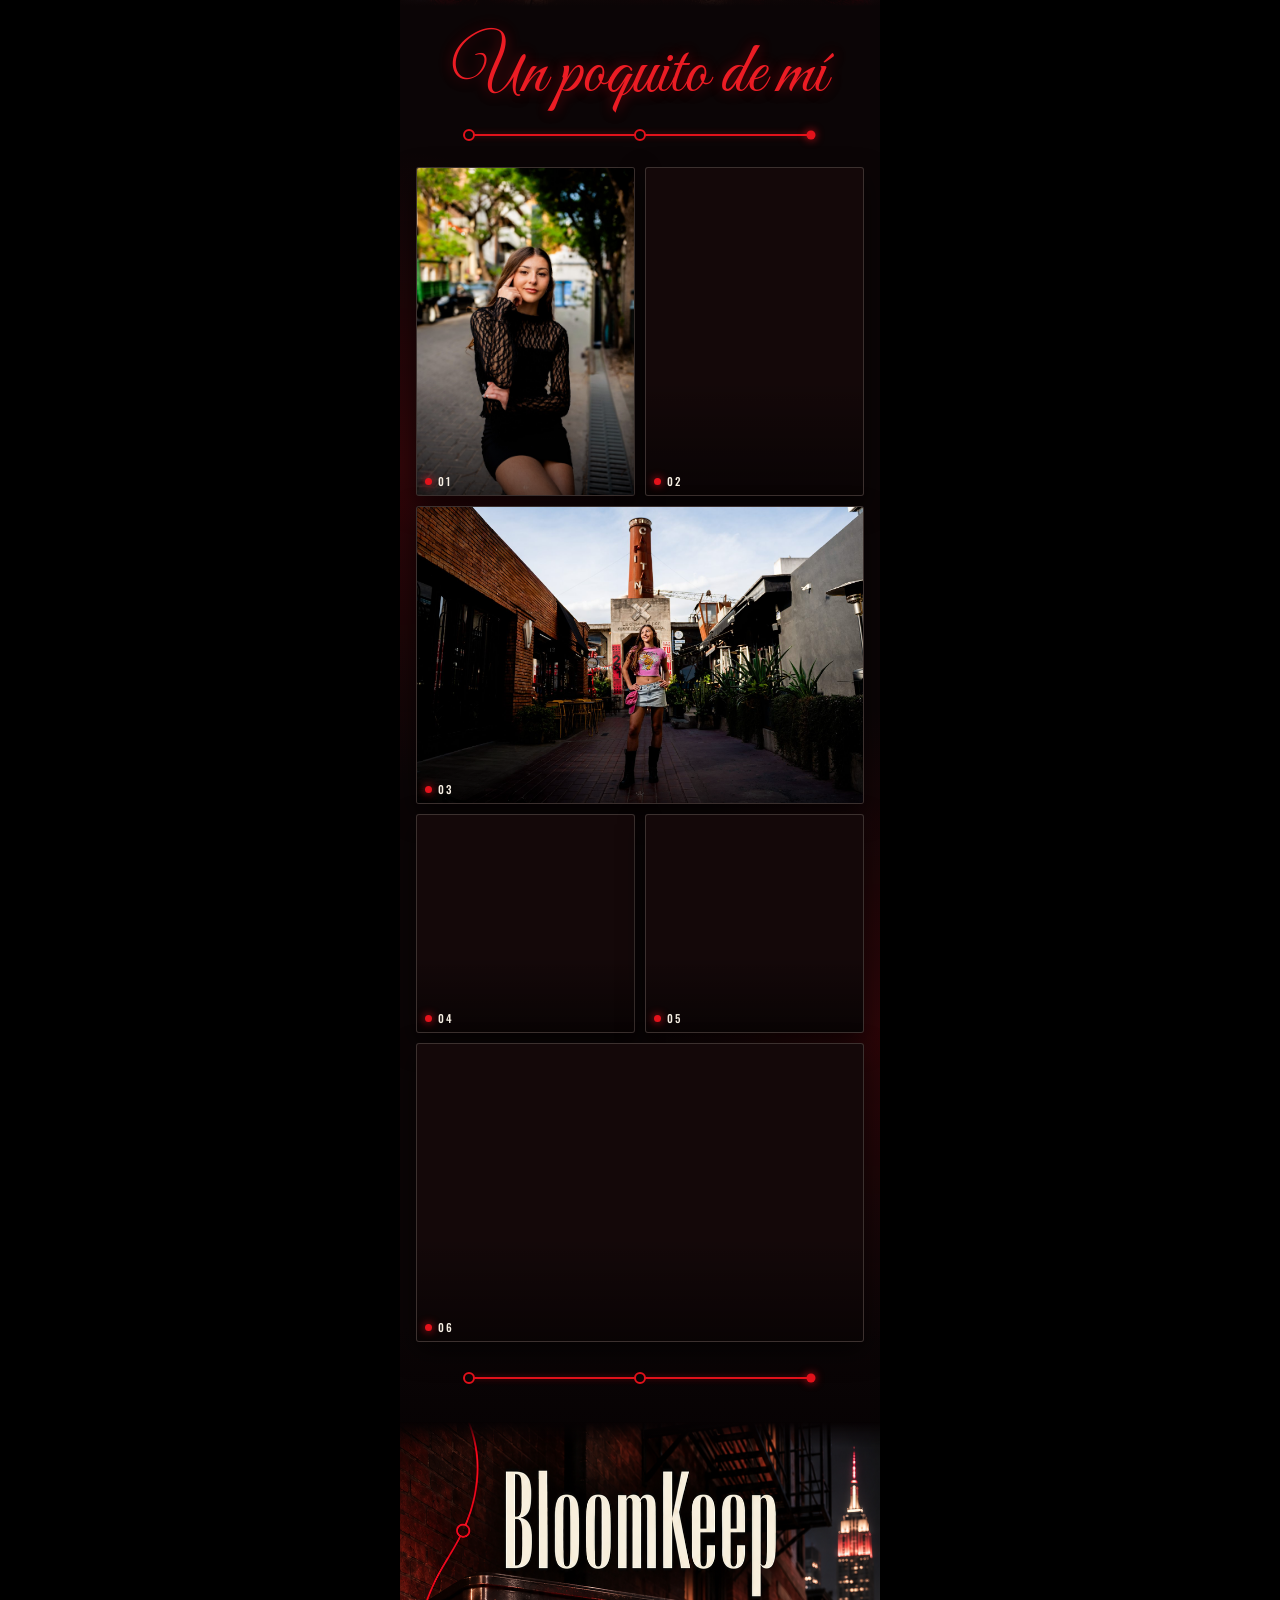
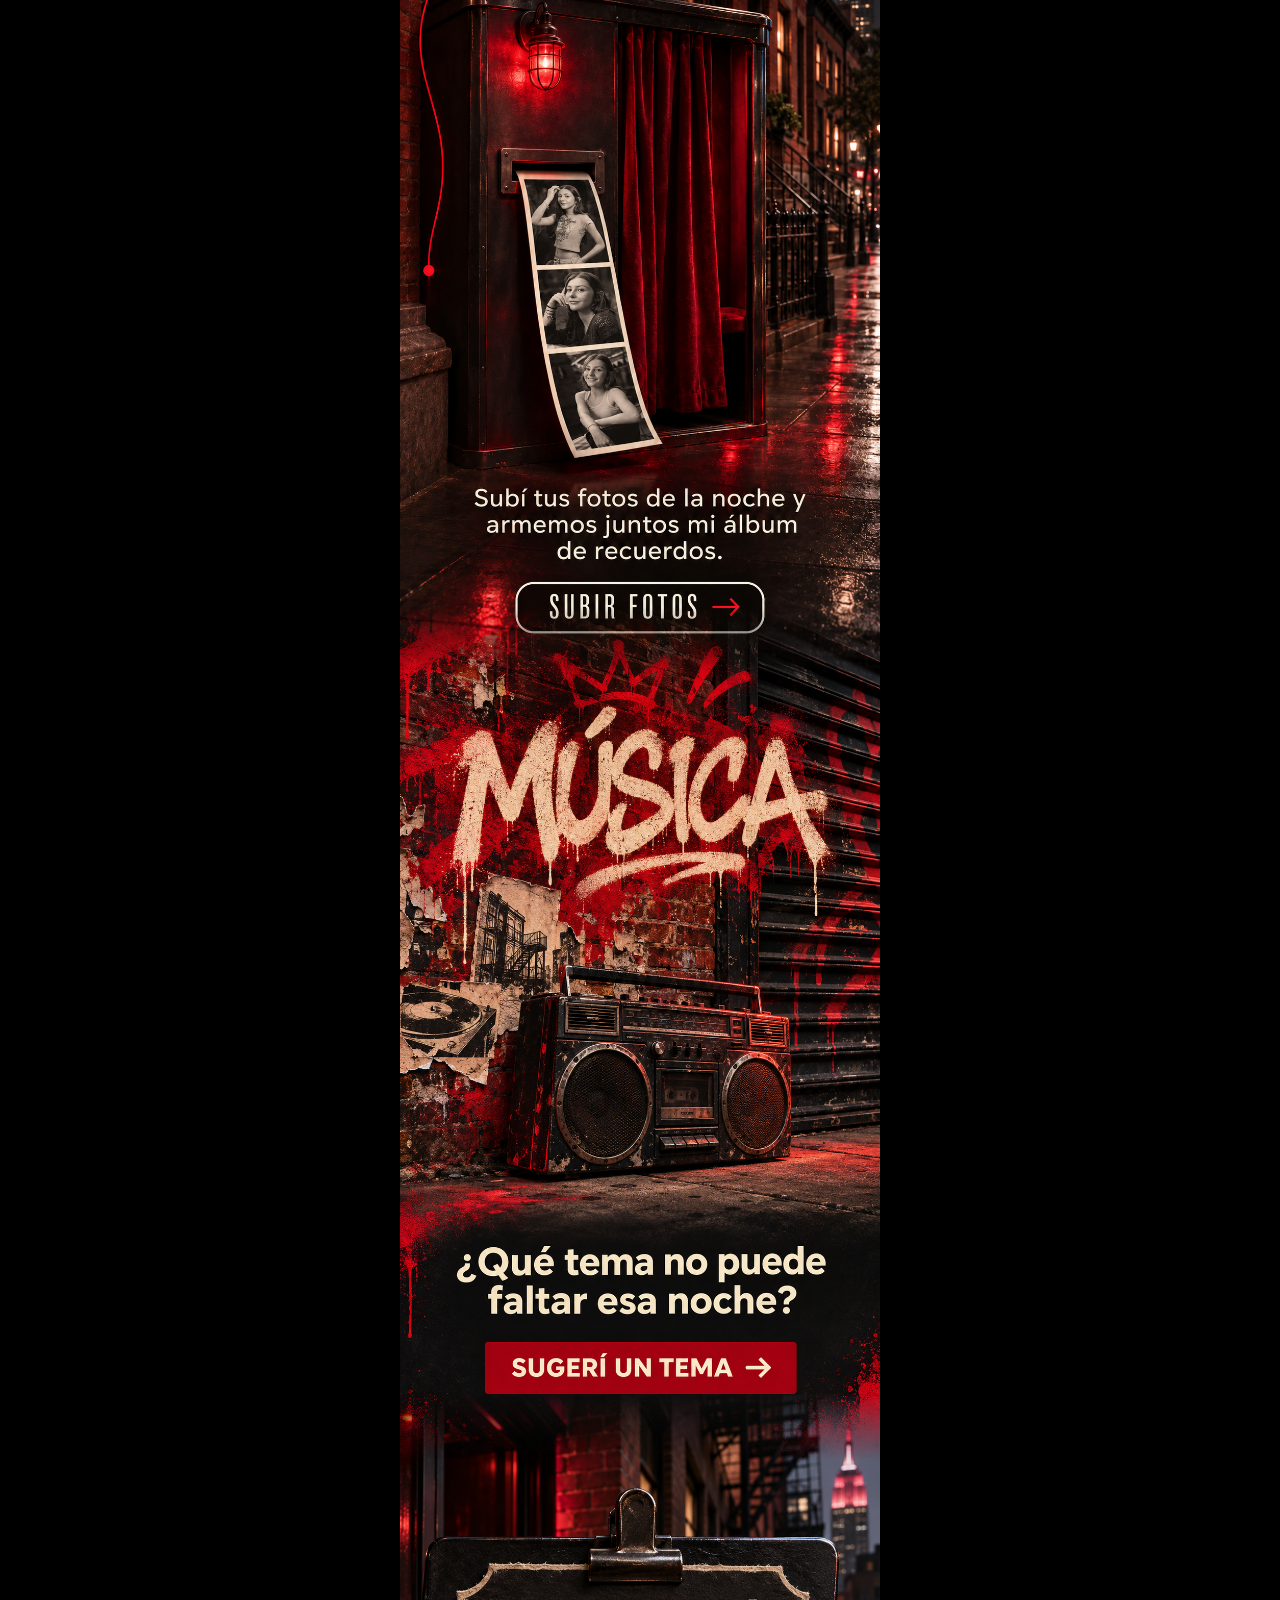
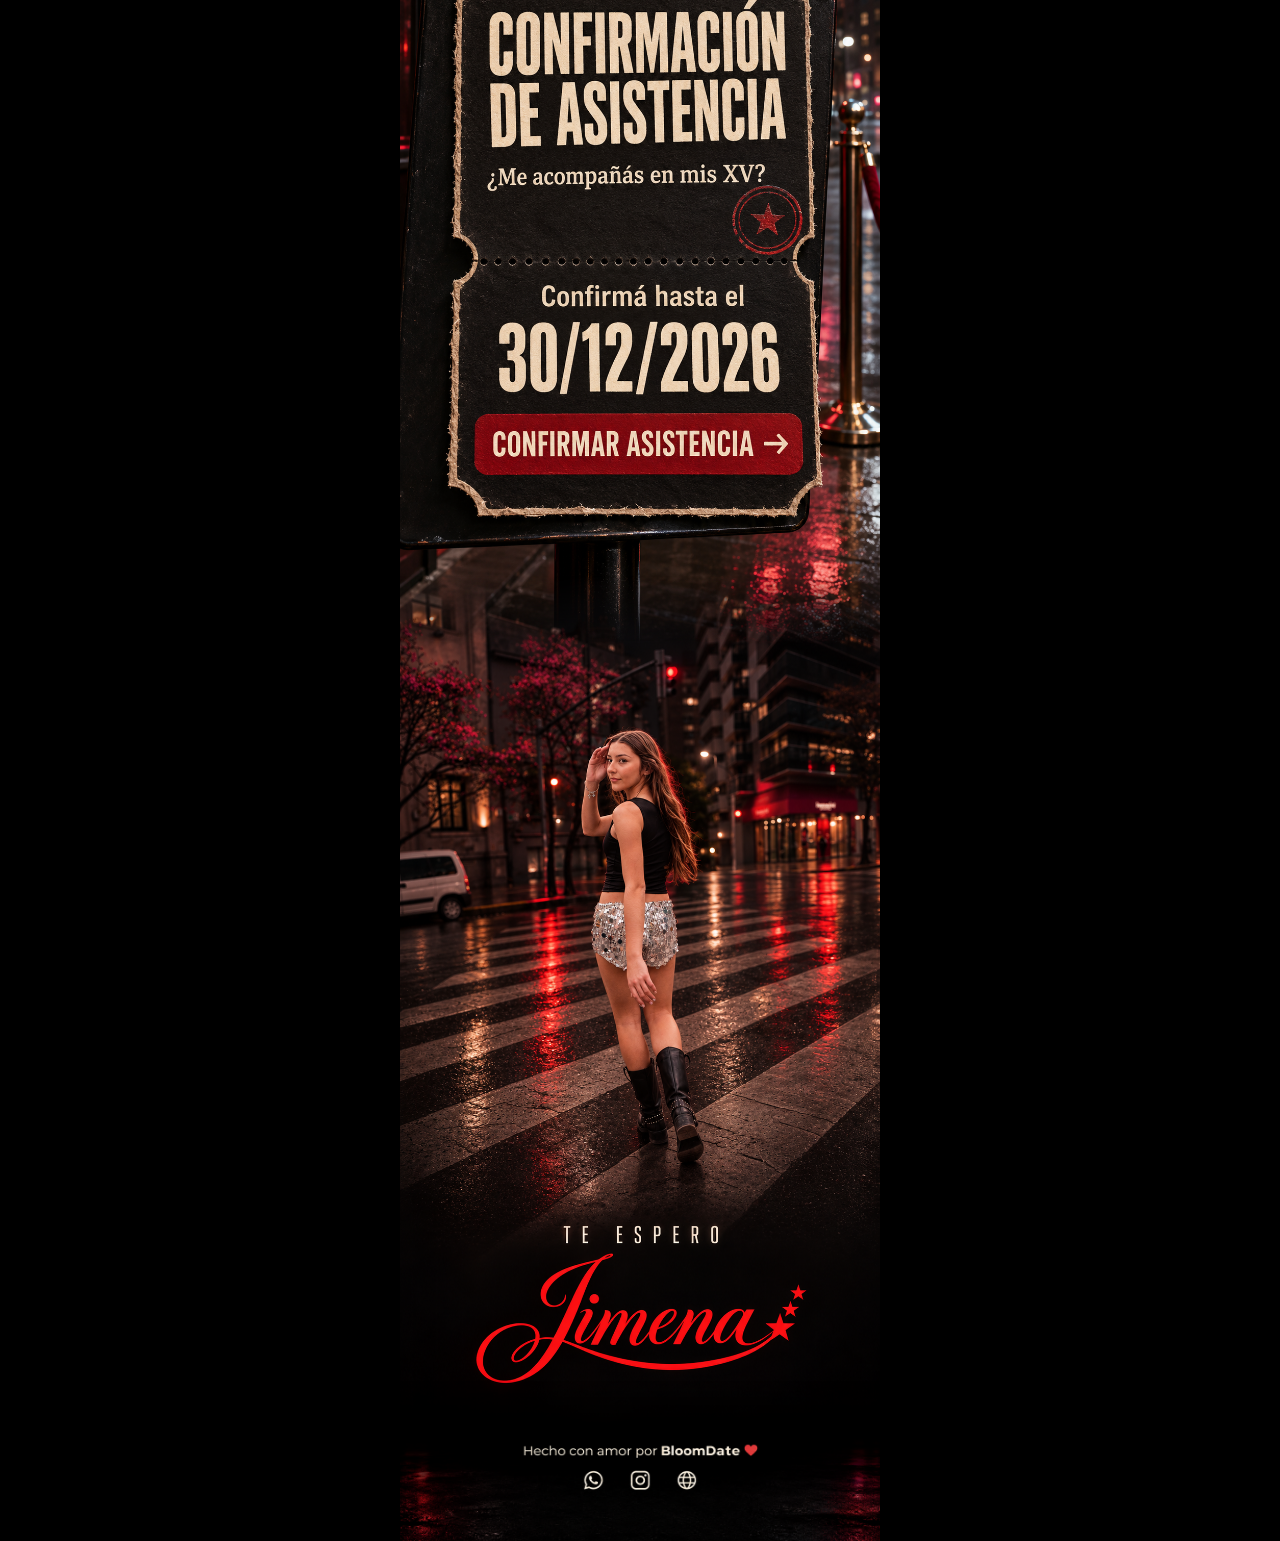
==== commit ea4130e2: "Intro de subte con música, efectos, invitados por token y vista previa de WhatsApp Co-Authored-By: C" ====
--- a/index.html
+++ b/index.html
@@ -5,15 +5,57 @@
   <meta name="viewport" content="width=device-width, initial-scale=1, viewport-fit=cover">
   <meta name="theme-color" content="#000000">
   <meta name="description" content="El 8 de enero de 2027 cumplo mis XV y te espero para celebrar juntos.">
+  <meta property="og:type" content="website">
+  <meta property="og:locale" content="es_AR">
   <meta property="og:title" content="Mis XV · Jimena">
   <meta property="og:description" content="El 8 de enero de 2027 cumplo mis XV y te espero para celebrar juntos.">
+  <meta property="og:image" content="https://raw.githubusercontent.com/nadulog/invitacion-Jimena/main/assets/compartir-whatsapp.jpg">
+  <meta property="og:image:secure_url" content="https://raw.githubusercontent.com/nadulog/invitacion-Jimena/main/assets/compartir-whatsapp.jpg">
+  <meta property="og:image:type" content="image/jpeg">
+  <meta property="og:image:width" content="1200">
+  <meta property="og:image:height" content="630">
+  <meta property="og:image:alt" content="Jimena, Mis XV">
+  <meta name="twitter:card" content="summary_large_image">
+  <meta name="twitter:title" content="Mis XV · Jimena">
+  <meta name="twitter:description" content="El 8 de enero de 2027 cumplo mis XV y te espero para celebrar juntos.">
+  <meta name="twitter:image" content="https://raw.githubusercontent.com/nadulog/invitacion-Jimena/main/assets/compartir-whatsapp.jpg">
   <title>Jimena · Mis XV</title>
   <link rel="preconnect" href="https://fonts.googleapis.com">
   <link rel="preconnect" href="https://fonts.gstatic.com" crossorigin>
   <link href="https://fonts.googleapis.com/css2?family=Great+Vibes&family=Oswald:wght@300;400;500&family=Montserrat:wght@400;600&display=swap" rel="stylesheet">
   <link rel="stylesheet" href="styles.css">
+  <link rel="stylesheet" href="effects.css">
 </head>
-<body>
+<body class="intro-open">
+  <!-- Lluvia (efecto global) -->
+  <canvas class="rain" aria-hidden="true"></canvas>
+
+  <!-- Intro: andén de subte -->
+  <section class="intro" aria-labelledby="intro-title">
+    <div class="intro__tunnel" aria-hidden="true">
+      <div class="intro__ceiling"></div>
+      <div class="intro__floor"></div>
+      <div class="intro__glow"></div>
+      <div class="intro__train">
+        <span></span><span></span><span></span><span></span><span></span><span></span>
+      </div>
+    </div>
+    <div class="intro__content">
+      <div class="intro__sign">
+        <p class="intro__eyebrow">PRÓXIMA PARADA</p>
+        <p class="intro__xv">MIS XV</p>
+        <h1 id="intro-title" class="intro__name">Jimena</h1>
+        <div class="intro__rule" aria-hidden="true"><i></i><i></i><i></i></div>
+      </div>
+      <p class="intro__question">¿CÓMO QUERÉS ENTRAR?</p>
+      <div class="intro__actions">
+        <button type="button" class="intro__btn intro__btn--music" data-enter-with-music><span aria-hidden="true">♪</span> ENTRAR CON MÚSICA</button>
+        <button type="button" class="intro__btn" data-enter-without-music>ENTRAR SIN MÚSICA</button>
+      </div>
+    </div>
+    <div class="intro__rush" aria-hidden="true"></div>
+  </section>
+
   <main class="invitation">
     <!-- 1. Portada -->
     <section class="panel" aria-label="Portada: Mis XV, Jimena">
@@ -23,8 +65,8 @@
     <!-- 2. Invitados -->
     <section class="panel guests" aria-labelledby="nombres-invitados">
       <img src="assets/02-invitados.png" alt="Invitados. Esta invitación es para" width="941" height="1672" loading="lazy" decoding="async">
-      <h2 id="nombres-invitados" class="guests__names">Nombre del invitado</h2>
-      <p id="cantidad-lugares" class="guests__places">—</p>
+      <h2 id="nombres-invitados" class="guests__names"></h2>
+      <p id="cantidad-lugares" class="guests__places"></p>
     </section>
 
     <!-- 3. Cuenta regresiva -->
@@ -104,6 +146,14 @@
     <a class="hotspot footer__link footer__link--web" href="https://bloomdate-site.netlify.app/" target="_blank" rel="noopener noreferrer" aria-label="Visitar el sitio web de BloomDate"></a>
   </footer>
 
+  <audio id="backgroundMusic" preload="none" loop>
+    <source src="assets/musica.mp3" type="audio/mpeg">
+  </audio>
+  <button class="audio-toggle" type="button" aria-label="Reproducir música" aria-pressed="false">
+    <span class="audio-toggle__bars" aria-hidden="true"><i></i><i></i><i></i></span>
+    <span class="audio-toggle__note" aria-hidden="true">♪</span>
+  </button>
+
   <dialog class="location-modal" aria-labelledby="location-modal-title">
     <button class="location-modal__close" type="button" data-close-location aria-label="Cerrar">&times;</button>
     <p class="location-modal__eyebrow">¿CÓMO QUERÉS LLEGAR?</p>
@@ -127,6 +177,7 @@
   </dialog>
 
   <script src="script.js"></script>
+  <script src="effects.js"></script>
   <script src="invitation-personalization.js"></script>
 </body>
 </html>
--- a/effects.css
+++ b/effects.css
@@ -0,0 +1,249 @@
+/* =========================================================
+   EFECTOS · Intro de subte, lluvia, música, neón, líneas
+   ========================================================= */
+
+body.intro-open { overflow: hidden; }
+
+/* ---------- Intro: andén de subte ---------- */
+.intro {
+  position: fixed;
+  inset: 0;
+  z-index: 100;
+  display: grid;
+  place-items: center;
+  overflow: hidden;
+  background:
+    radial-gradient(70% 30% at 50% 100%, rgba(170, 10, 20, .35), transparent 70%), /* piso mojado */
+    linear-gradient(to bottom, #0b0506 0%, #050203 42%, #0d0405 100%);
+  color: #f3eadb;
+  line-height: 1.2;
+  transition: opacity .6s ease .35s, visibility 0s linear .95s;
+}
+.intro.is-leaving { opacity: 0; visibility: hidden; }
+.intro.is-gone { display: none; }
+
+.intro__tunnel { position: absolute; inset: 0; pointer-events: none; }
+
+/* paredes del túnel que convergen al punto de fuga (50% / 42%) */
+.intro__tunnel::before,
+.intro__tunnel::after {
+  content: "";
+  position: absolute; inset: 0;
+  background:
+    repeating-linear-gradient(90deg, rgba(255, 255, 255, .035) 0 1px, transparent 1px 26px),
+    repeating-linear-gradient(0deg, rgba(255, 255, 255, .03) 0 1px, transparent 1px 22px),
+    linear-gradient(90deg, #120607, #060203);
+}
+.intro__tunnel::before,
+.intro__tunnel::after { clip-path: polygon(0 0, 47% 39%, 47% 46%, 0 100%); }
+.intro__tunnel::after { transform: scaleX(-1); } /* pared derecha = espejo de la izquierda */
+
+.intro__glow {
+  position: absolute; inset: 0;
+  background:
+    radial-gradient(18% 10% at 50% 42%, rgba(255, 60, 60, .55), transparent 70%),
+    radial-gradient(60% 35% at 50% 42%, rgba(200, 10, 20, .28), transparent 75%),
+    linear-gradient(to bottom, rgba(0, 0, 0, .5), transparent 30%, transparent 70%, rgba(0, 0, 0, .65));
+}
+
+/* luces del techo que vienen hacia vos (sensación de avance) */
+.intro__ceiling,
+.intro__floor { position: absolute; left: 50%; top: 42%; width: 0; height: 0; }
+.intro__ceiling::before, .intro__ceiling::after,
+.intro__floor::before, .intro__floor::after {
+  content: "";
+  position: absolute;
+  left: 0; top: 0;
+  width: 70px; height: 5px;
+  margin-left: -35px;
+  border-radius: 3px;
+  background: #ff3b3b;
+  box-shadow: 0 0 10px #ff2020, 0 0 26px rgba(255, 20, 20, .8);
+  opacity: 0;
+  animation: light-approach 2.4s cubic-bezier(.55, 0, 1, .45) infinite;
+}
+.intro__ceiling::after { animation-delay: -1.2s; }
+.intro__floor::before, .intro__floor::after {
+  --dir: 1;
+  height: 3px;
+  background: rgba(255, 60, 60, .55);
+  box-shadow: 0 0 14px rgba(255, 20, 20, .5);
+  filter: blur(1.5px);
+  animation-name: light-reflect;
+  animation-delay: -.6s;
+}
+.intro__floor::after { animation-delay: -1.8s; }
+
+@keyframes light-approach {
+  0%   { transform: translateY(0) scale(.04, .2); opacity: 0; }
+  15%  { opacity: 1; }
+  100% { transform: translateY(-48vh) scale(7, 3); opacity: 0; }
+}
+@keyframes light-reflect {
+  0%   { transform: translateY(0) scale(.04, .2); opacity: 0; }
+  15%  { opacity: .7; }
+  100% { transform: translateY(62vh) scale(8, 2.4); opacity: 0; }
+}
+
+/* tren que pasa: ventanas iluminadas a toda velocidad */
+.intro__train {
+  position: absolute;
+  left: 0; right: 0;
+  top: 64%;
+  height: 46px;
+  display: flex;
+  gap: 18px;
+  transform: translateX(-130%);
+  animation: train-pass 7s cubic-bezier(.5, 0, .5, 1) 1.6s infinite;
+  filter: blur(2px);
+}
+.intro__train span {
+  flex: 0 0 64px;
+  border-radius: 3px;
+  background: linear-gradient(to bottom, rgba(255, 235, 220, .85), rgba(255, 80, 80, .55));
+  box-shadow: 0 0 18px rgba(255, 50, 50, .6);
+}
+@keyframes train-pass {
+  0%   { transform: translateX(-130%); opacity: 0; }
+  4%   { opacity: .9; }
+  18%  { transform: translateX(130vw); opacity: .9; }
+  19%, 100% { transform: translateX(130vw); opacity: 0; }
+}
+
+/* cartel */
+.intro__content {
+  position: relative;
+  z-index: 1;
+  width: min(100% - 40px, 360px);
+  text-align: center;
+}
+.intro__sign {
+  position: relative;
+  padding: 22px 18px 18px;
+  border: 1px solid rgba(243, 234, 219, .14);
+  border-radius: 4px;
+  background: linear-gradient(to bottom, rgba(18, 8, 9, .88), rgba(8, 3, 4, .9));
+  box-shadow: 0 0 0 1px rgba(0, 0, 0, .6), 0 18px 50px rgba(0, 0, 0, .7), inset 0 1px 0 rgba(255, 255, 255, .05);
+}
+.intro__sign::before { /* barra roja superior, como los carteles del subte */
+  content: "";
+  position: absolute; left: 0; right: 0; top: 0;
+  height: 3px;
+  background: var(--line, #e3121b);
+  box-shadow: 0 0 12px rgba(255, 20, 30, .8);
+}
+.intro__eyebrow { margin: 0; font: 600 11px/1 "Montserrat", sans-serif; letter-spacing: .34em; color: #ff2a2a; }
+.intro__xv { margin: 14px 0 0; font: 400 18px/1 "Oswald", sans-serif; letter-spacing: .5em; padding-left: .5em; color: #f6efe3; }
+.intro__name {
+  margin: 4px 0 0;
+  font: 400 76px/1.15 "Great Vibes", cursive;
+  color: #ff2430;
+  text-shadow: 0 0 6px rgba(255, 40, 50, .9), 0 0 22px rgba(255, 0, 20, .7), 0 0 48px rgba(255, 0, 20, .45);
+  animation: neon-on 1.6s steps(1, end) .3s both, neon-idle 7s linear 2.4s infinite;
+}
+.intro__rule { position: relative; height: 10px; margin: 6px auto 0; width: 80%; }
+.intro__rule::before { content: ""; position: absolute; left: 0; right: 0; top: 50%; height: 2px; background: var(--line, #e3121b); transform: translateY(-50%); }
+.intro__rule i { position: absolute; top: 50%; width: 10px; height: 10px; border-radius: 50%; transform: translate(-50%, -50%); border: 2px solid var(--line, #e3121b); background: #0b0506; }
+.intro__rule i:nth-child(1) { left: 0; }
+.intro__rule i:nth-child(2) { left: 50%; }
+.intro__rule i:nth-child(3) { left: 100%; background: var(--line, #e3121b); }
+
+.intro__question { margin: 28px 0 14px; font: 500 12px/1 "Montserrat", sans-serif; letter-spacing: .3em; color: rgba(243, 234, 219, .85); }
+.intro__actions { display: grid; gap: 12px; }
+.intro__btn {
+  min-height: 52px;
+  border: 1px solid var(--line, #e3121b);
+  border-radius: 2px;
+  background: rgba(5, 2, 3, .6);
+  color: #f6efe3;
+  font: 500 15px/1 "Oswald", sans-serif;
+  letter-spacing: .18em;
+  cursor: pointer;
+  transition: background .2s, transform .15s;
+}
+.intro__btn--music { background: #b30f16; box-shadow: 0 0 22px rgba(227, 18, 27, .45); }
+.intro__btn:active { transform: scale(.98); background: #e3121b; }
+.intro__btn span { margin-right: 6px; }
+
+/* barrido de tren al entrar */
+.intro__rush {
+  position: absolute; inset: 0; z-index: 2;
+  pointer-events: none;
+  background: linear-gradient(90deg, transparent 0, rgba(255, 30, 40, .85) 30%, rgba(255, 245, 235, .95) 50%, rgba(255, 30, 40, .85) 70%, transparent 100%);
+  transform: translateX(-110%) skewX(-12deg);
+}
+.intro.is-leaving .intro__rush { animation: rush .75s cubic-bezier(.6, 0, .4, 1) forwards; }
+.intro.is-leaving .intro__content { transition: opacity .3s, transform .5s; opacity: 0; transform: scale(.96); }
+@keyframes rush { to { transform: translateX(110%) skewX(-12deg); } }
+
+/* neón */
+@keyframes neon-on {
+  0% { opacity: 0; } 10% { opacity: .9; } 14% { opacity: .1; } 22% { opacity: 1; }
+  26% { opacity: .25; } 34% { opacity: .95; } 38% { opacity: .5; } 46%, 100% { opacity: 1; }
+}
+@keyframes neon-idle {
+  0%, 90%, 100% { opacity: 1; }
+  91% { opacity: .35; } 92% { opacity: 1; } 94% { opacity: .55; } 95% { opacity: 1; }
+}
+
+/* ---------- Lluvia ---------- */
+.rain {
+  position: fixed;
+  inset: 0;
+  width: 100%;
+  height: 100%;
+  z-index: 150;
+  pointer-events: none;
+}
+
+/* ---------- Botón de música ---------- */
+.audio-toggle {
+  position: fixed;
+  right: 14px;
+  bottom: calc(14px + env(safe-area-inset-bottom));
+  z-index: 90;
+  width: 48px; height: 48px;
+  display: grid; place-items: center;
+  border: 1px solid var(--line, #e3121b);
+  border-radius: 50%;
+  background: rgba(5, 2, 3, .72);
+  color: #f6efe3;
+  box-shadow: 0 0 16px rgba(227, 18, 27, .35);
+  backdrop-filter: blur(4px);
+  cursor: pointer;
+  transition: opacity .4s;
+}
+body.intro-open .audio-toggle { opacity: 0; pointer-events: none; }
+.audio-toggle__note { font-size: 20px; line-height: 1; }
+.audio-toggle__bars { display: none; align-items: flex-end; gap: 3px; height: 16px; }
+.audio-toggle__bars i { width: 3px; height: 100%; background: #ff2a2a; border-radius: 1px; transform-origin: bottom; animation: eq 1s ease-in-out infinite; }
+.audio-toggle__bars i:nth-child(2) { animation-delay: -.35s; }
+.audio-toggle__bars i:nth-child(3) { animation-delay: -.7s; }
+.audio-toggle.is-playing .audio-toggle__bars { display: flex; }
+.audio-toggle.is-playing .audio-toggle__note { display: none; }
+@keyframes eq { 0%, 100% { transform: scaleY(.3); } 50% { transform: scaleY(1); } }
+
+/* ---------- Cuenta regresiva: parpadeo de neón al cambiar ---------- */
+.countdown strong.flick { animation: digit-flick .45s steps(1, end); }
+@keyframes digit-flick {
+  0%   { opacity: .2; text-shadow: none; }
+  25%  { opacity: 1; }
+  45%  { opacity: .45; }
+  60%, 100% { opacity: 1; }
+}
+
+/* ---------- Galería: las líneas se dibujan al scrollear ---------- */
+.js-draw .gallery__track { transform: translateX(-50%) scaleY(var(--draw, 0)); transform-origin: top; }
+.js-draw .gallery__rule::before { transform: translateY(-50%) scaleX(0); transform-origin: left; transition: transform 1s cubic-bezier(.6, 0, .2, 1); }
+.js-draw .gallery__rule .node { transform: translate(-50%, -50%) scale(0); transition: transform .35s cubic-bezier(.3, 1.6, .5, 1); }
+.js-draw .gallery__rule.is-drawn::before { transform: translateY(-50%) scaleX(1); }
+.js-draw .gallery__rule.is-drawn .node { transform: translate(-50%, -50%) scale(1); }
+.js-draw .gallery__rule.is-drawn .node--mid { transition-delay: .5s; }
+.js-draw .gallery__rule.is-drawn .node--end { transition-delay: .95s; }
+
+@media (prefers-reduced-motion: reduce) {
+  .intro__ceiling, .intro__floor, .intro__train { display: none; }
+  .intro__name { animation: none; }
+  .countdown strong.flick { animation: none; }
+  .rain { display: none; }
+}
